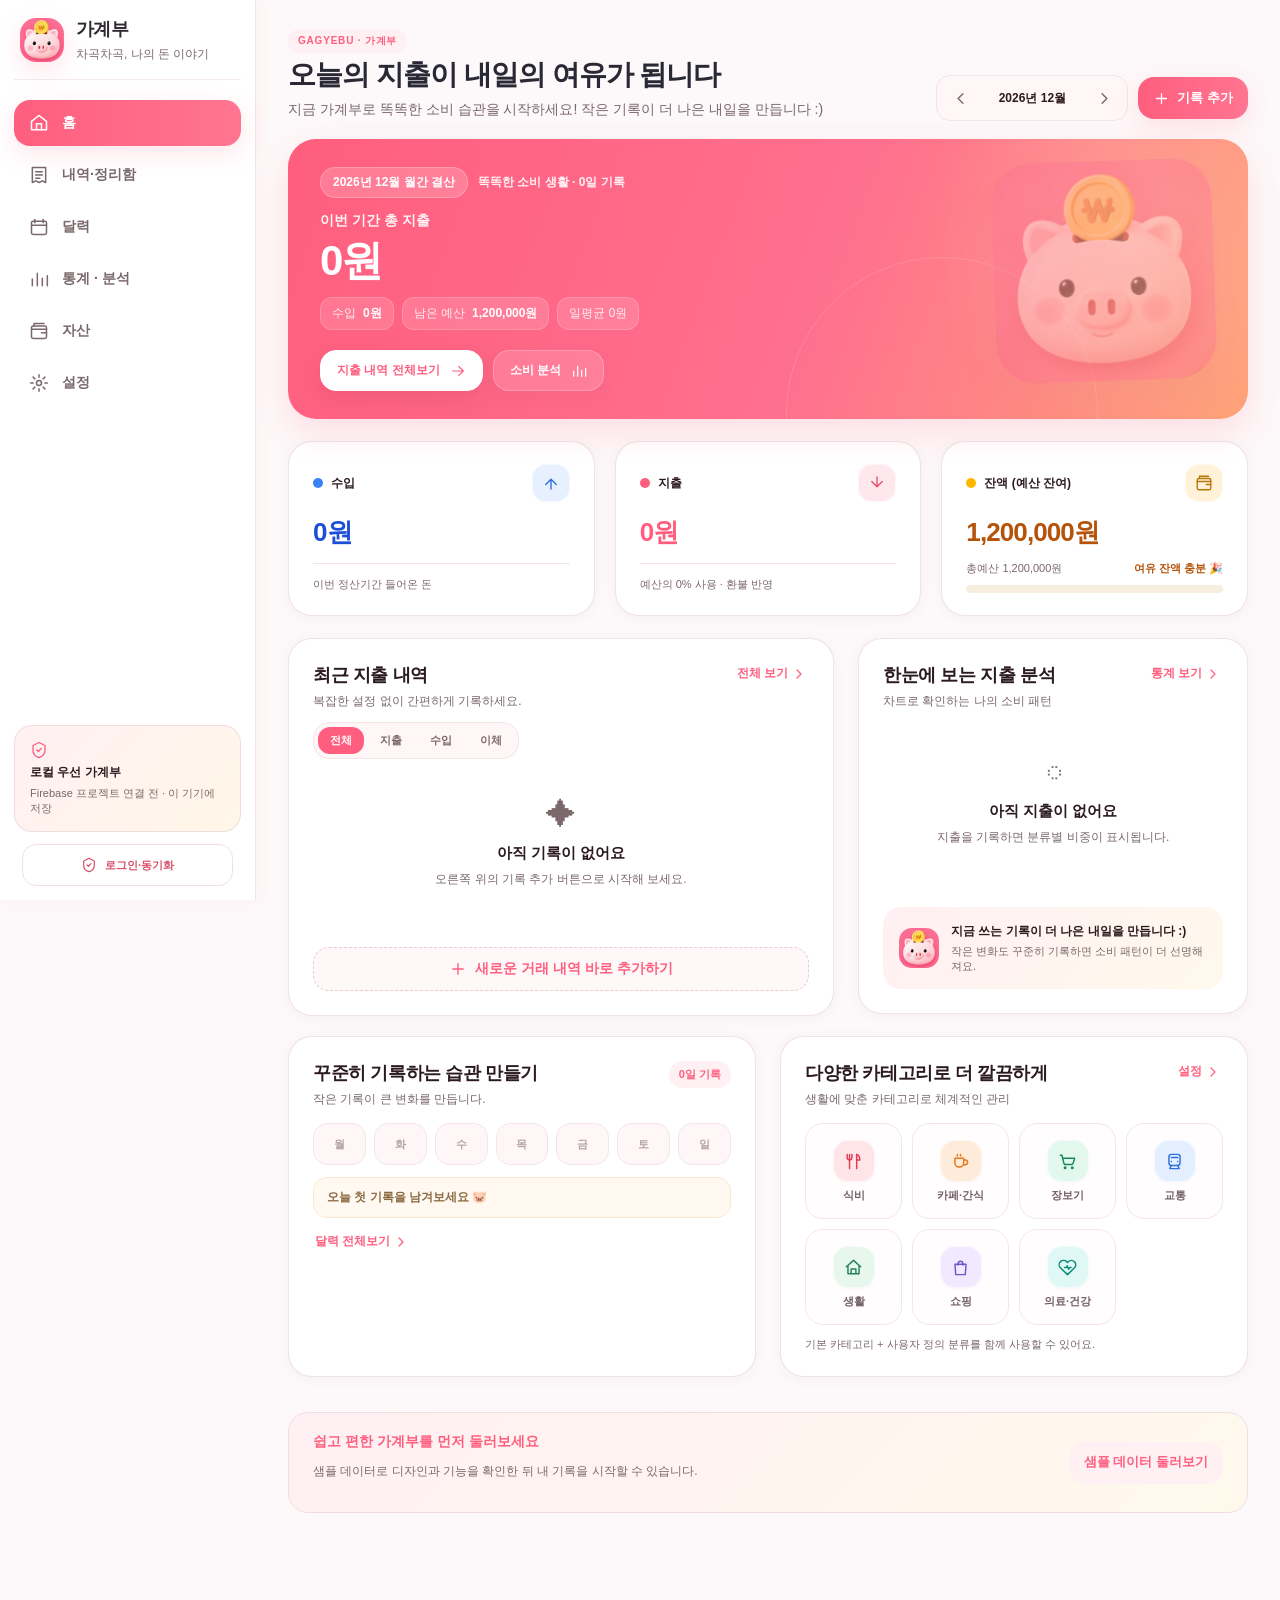
==== app/src/main/assets/web/index.html @ 2e558f3c "20261031_app_src_main_assets_web" ====
<!doctype html>
<html lang="ko">
<head>
<meta charset="utf-8"/>
<meta name="viewport" content="width=device-width,initial-scale=1,viewport-fit=cover"/>
<meta name="theme-color" content="#217d71"/>
<meta name="description" content="차곡차곡 쓰고 정리하는 무료 가계부. 지출·수입·자산·예산을 로컬에서 관리하고 JSON으로 백업하세요."/>
<meta name="mobile-web-app-capable" content="yes"/>
<meta name="apple-mobile-web-app-capable" content="yes"/>
<meta name="apple-mobile-web-app-status-bar-style" content="default"/>
<title>가계부 · 돈의 흐름을 한눈에</title>
<link rel="manifest" href="./manifest.webmanifest"/>
<link rel="icon" type="image/svg+xml" href="./icons/icon.svg"/>
<link rel="stylesheet" href="./src/styles.css"/>
</head>
<body>
<div class="app-layout">
<aside class="sidebar" aria-label="주 메뉴">
 <a class="brand" href="./index.html" data-tab="home" aria-label="가계부 홈"><span class="brand-symbol"><img src="./icons/icon.png" alt="" /></span><span><span class="brand-title">가계부</span><div class="brand-sub" id="brandSub">나만의 소비 기록</div></span></a>
 <div class="sidebar-label">MY MONEY</div>
 <nav class="desktop-nav" id="desktopNav" aria-label="PC 메뉴"></nav>
 <div class="sidebar-bottom" id="sideBottom"></div>
</aside>
<div style="display:flex;flex-direction:column;min-width:0;flex:1">
<header class="mobile-header"><a class="mobile-brand" href="./index.html" data-tab="home" aria-label="가계부 홈"><span class="brand-symbol"><img src="./icons/icon.png" alt="" /></span>가계부<span class="mobile-sub">/ <span id="mobileTitle">홈</span></span></a><button type="button" class="mobile-settings" data-tab="settings" aria-label="설정 열기"><svg viewBox="0 0 24 24" aria-hidden="true"><circle cx="12" cy="12" r="3"/><path d="M12 2v3m0 14v3M2 12h3m14 0h3M4.93 4.93l2.12 2.12m9.9 9.9 2.12 2.12M4.93 19.07l2.12-2.12m9.9-9.9 2.12-2.12"/></svg><span>설정</span></button></header>
<main class="main-content" id="page" aria-live="polite"><p>가계부 불러오는 중...</p></main>
</div>
</div>
<nav class="mobile-nav" id="mobileNav" aria-label="모바일 메뉴"></nav>
<div id="modalHost"></div><div id="toast" class="toast" role="status" aria-live="polite"></div>
<input id="csvInput" type="file" accept=".csv,text/csv,text/plain" hidden/>
<input id="jsonInput" type="file" accept=".json,application/json" hidden/>
<script type="module" src="./src/app.js"></script>
</body>
</html>
---- app/src/main/assets/web/src/styles.css ----
:root{font-family:system-ui,-apple-system,BlinkMacSystemFont,"Apple SD Gothic Neo","Noto Sans KR","Malgun Gothic",sans-serif;color-scheme:light;--bg:#f5f7f5;--surface:#fff;--surface2:#f7faf8;--text:#1b2b29;--muted:#7e8a86;--border:#e7eeeb;--primary:#217d71;--primary2:#2f9c89;--primary-soft:#e6f4ef;--strong:#123c36;--shadow:0 6px 24px rgba(19,60,54,.045);--danger:#d56957;--green:#26977d;--purple:#7663b5;--radius:22px}

:root[data-theme="dark"]{color-scheme:dark;--bg:#121b19;--surface:#1b2926;--surface2:#22312d;--text:#eef7f4;--muted:#a4b9b2;--border:#36453f;--primary:#54b9a5;--primary2:#61bba5;--primary-soft:#24463c;--strong:#f1faf6;--shadow:0 9px 26px #0002;--danger:#e78b7c;--green:#65c6a6;--purple:#b8a4ef}

*{box-sizing:border-box}
html{scroll-behavior:smooth}
body{margin:0;min-height:100vh;background:var(--bg);color:var(--text);font-size:14px;-webkit-font-smoothing:antialiased}
button,input,textarea,select{font:inherit}
button{cursor:pointer}
button:disabled{cursor:not-allowed;opacity:.55}
button:focus-visible,a:focus-visible,input:focus-visible,select:focus-visible,textarea:focus-visible{outline:3px solid #74bbac;outline-offset:2px}
a{color:inherit;text-decoration:none}
strong{font-weight:760}
.ico{flex-shrink:0;vertical-align:middle}
small{font-size:12px}
.app-layout{display:flex;min-height:100vh}
.sidebar{position:sticky;top:0;left:0;width:254px;flex-shrink:0;height:100vh;background:var(--surface);padding:36px 15px 20px;border-right:1px solid var(--border);display:flex;flex-direction:column;z-index:10}
.brand{display:flex;align-items:center;gap:12px;padding:5px 15px 36px}
.brand-symbol{width:43px;height:43px;display:grid;place-items:center;border-radius:15px;background:transparent;overflow:hidden;box-shadow:0 6px 15px #217d7130}
.brand-symbol img{display:block;width:100%;height:100%}
.brand-title{font-size:21px;font-weight:830;letter-spacing:-1px}
.brand-sub{font-size:11px;color:var(--muted);margin-top:2px}
.sidebar-label{font-size:11px;letter-spacing:1.6px;color:var(--muted);font-weight:800;padding:0 18px 12px}
.desktop-nav{display:flex;flex-direction:column;gap:5px}
.nav-link{display:flex;align-items:center;gap:13px;text-align:left;border:0;background:transparent;color:var(--muted);border-radius:14px;padding:14px 16px;font-weight:670;min-height:49px;transition:.15s;white-space:nowrap}
.nav-link:hover{background:var(--surface2);color:var(--text)}
.nav-link.active{background:var(--primary-soft);color:var(--primary)}
.nav-link span{flex:1}
.nav-counter{display:inline-flex;justify-content:center;align-items:center;min-width:20px;padding:2px 6px;border-radius:8px;color:#fff;background:#d88b5a;font-size:11px}
.sidebar-bottom{margin-top:auto;padding:15px 7px}
.side-peek{padding:18px 15px;background:var(--surface2);border:1px solid var(--border);border-radius:16px;display:flex;flex-direction:column;gap:5px}
.side-peek-icon{color:var(--primary)}
.side-peek strong{font-size:12px}
.side-peek small{color:var(--muted);font-size:11px}
.mobile-header,.mobile-nav{display:none}
.main-content{flex:1;min-width:0;max-width:1420px;width:100%;margin:auto;padding:49px clamp(24px,4vw,68px) 86px}
.page-head{display:flex;align-items:center;justify-content:space-between;gap:24px;margin-bottom:27px;flex-wrap:wrap}
.page-head h1{font-size:29px;line-height:1.3;font-weight:830;margin:3px 0 8px;letter-spacing:-1.5px}
.eyebrow{color:var(--primary);font-weight:790;font-size:10px;letter-spacing:2px;margin:0;text-transform:uppercase}
.subtitle{margin:0;color:var(--muted);font-size:13px;line-height:1.55}
.head-right{display:flex;align-items:center;gap:12px;flex-wrap:wrap}
.btn{border:0;display:inline-flex;justify-content:center;align-items:center;gap:7px;padding:12px 17px;border-radius:11px;font-weight:760;min-height:43px;line-height:1.3;transition:filter .14s,transform .14s;background:var(--primary);color:white;white-space:nowrap}
.btn:hover,.icon-btn:hover{filter:brightness(.95);transform:translateY(-1px)}
.btn-primary{background:var(--primary);color:white}
.btn-secondary,.btn-light{background:var(--primary-soft);color:var(--primary)}
.btn-light{background:white;color:#176b5f}
.btn-ghost{background:var(--surface2);color:var(--text);border:1px solid var(--border)}
.btn-small{min-height:36px;padding:8px 12px;font-size:12px}
.btn-danger-outline{background:transparent;color:var(--danger);border:1px solid var(--danger)}
.period-nav{display:inline-flex;align-items:center;justify-content:center;gap:4px;padding:5px 6px;border:1px solid var(--border);border-radius:13px;background:var(--surface);min-height:44px}
.period-nav span{font-weight:710;font-size:12px;min-width:80px;text-align:center;line-height:1.2}
.icon-btn{display:inline-grid;place-items:center;width:36px;height:36px;border:0;background:transparent;color:var(--muted);border-radius:10px}
.icon-btn.small{width:30px;height:30px}
.hero-panel{height:238px;position:relative;overflow:hidden;display:flex;align-items:center;padding:33px 39px;background:linear-gradient(110deg,#17675d 0%,#239081 62%,#37a38c 100%);border-radius:var(--radius);color:#fff;box-shadow:0 16px 32px #217d7124}
.hero-content{position:relative;z-index:2}
.eyebrow.light{color:#c7efdf;letter-spacing:.7px;font-size:13px;font-weight:650}
.hero-total{font-size:43px;font-weight:850;letter-spacing:-2px;margin:6px 0 5px}
.hero-content p{color:#c9ede4;margin:0;font-size:12px}
.hero-content p strong{color:#fff;font-weight:700}
.hero-action{background:rgba(255,255,255,.15);border:1px solid #fff6;color:white;border-radius:10px;padding:10px 12px;margin-top:23px;display:inline-flex;align-items:center;gap:10px;font-size:12px;font-weight:720}
.hero-decor{position:absolute;right:20px;top:0;height:100%;width:47%;pointer-events:none}
.hero-circle{border-radius:100%;position:absolute;border:1px solid rgba(255,255,255,.24)}
.hero-circle.c1{width:320px;height:320px;right:0;top:-170px;background:#ffffff0d}
.hero-circle.c2{width:190px;height:190px;right:140px;bottom:-100px;background:#ffffff07}
.hero-curve{position:absolute;right:0;bottom:20px;width:220px}
.summary-grid{display:grid;grid-template-columns:repeat(3,minmax(0,1fr));gap:16px;margin:20px 0 25px}
.metric-card{border:1px solid var(--border);border-radius:18px;background:var(--surface);padding:22px;box-shadow:var(--shadow);min-width:0}
.metric-icon{width:34px;height:34px;display:grid;place-items:center;border-radius:11px;margin-bottom:14px}
.metric-icon.positive{background:#e7f7ef;color:#23775a}
.metric-icon.negative{background:#fff0e8;color:#c67658}
.metric-icon.violet{background:#f1edfc;color:#8772c7}
.metric-label{font-size:13px;color:var(--muted);font-weight:670}
.metric-value{font-size:23px;font-weight:850;letter-spacing:-.9px;margin-top:7px;word-break:break-word}
.metric-value.negative{color:var(--danger)}
.metric-card p{margin:9px 0 0;color:var(--muted);font-size:11px}
.mini-progress{background:var(--border);height:6px;margin-top:16px;border-radius:10px;overflow:hidden}
.mini-progress i{display:block;background:#51b6a1;height:100%;border-radius:10px}
.attention-card{display:flex;align-items:center;gap:17px;background:#fff8ed;border:1px solid #fae7cc;padding:19px 23px;border-radius:17px;margin-bottom:26px;color:#594a39}
.attention-icon{color:#c18a3d;background:#ffefca;border-radius:14px;padding:13px}
.attention-card div:nth-child(2){flex:1}
.attention-card h3{margin:0 0 5px;font-size:14px}
.attention-card p{margin:0;font-size:12px;color:#987f5c}
.home-columns,.analytics-grid,.calendar-layout{display:grid;grid-template-columns:minmax(0,1.25fr) minmax(0,1fr);gap:20px;align-items:start}
.panel{min-width:0;border:1px solid var(--border);background:var(--surface);border-radius:19px;padding:24px 23px;box-shadow:var(--shadow);margin-bottom:20px}
.panel.no-gap{padding:0;overflow:hidden}
.section-heading{display:flex;align-items:flex-start;justify-content:space-between;gap:14px;margin-bottom:18px}
.section-heading h2{font-size:16px;letter-spacing:-.4px;margin:0 0 6px;font-weight:800}
.section-heading p{margin:0;color:var(--muted);font-size:12px}
.text-btn{border:0;color:var(--primary);background:transparent;display:inline-flex;align-items:center;gap:3px;white-space:nowrap;font-size:12px;font-weight:720;padding:2px}
.transaction-list{display:flex;flex-direction:column}
.transaction-row{display:flex;align-items:center;gap:13px;padding:13px 0;border-bottom:1px solid var(--border);min-width:0}
.transaction-row:first-child{padding-top:4px}
.transaction-row:last-child{border-bottom:0}
.transaction-icon{width:40px;height:40px;background:var(--icon-bg,#eee);border-radius:13px;display:grid;place-items:center;flex-shrink:0;font-size:18px;color:#287365}
.transaction-info{flex:1;min-width:0}
.transaction-name{display:flex;align-items:center;flex-wrap:wrap;gap:6px;font-weight:740;font-size:13px;line-height:1.4;overflow-wrap:anywhere}
.transaction-info p{margin:6px 0 0;font-size:11px;color:var(--muted);overflow-wrap:anywhere}
.transaction-tail{text-align:right;min-width:fit-content}
.transaction-amount{font-weight:790;font-size:13px;font-variant-numeric:tabular-nums;white-space:nowrap}
.transaction-amount.negative{color:#cf745b}
.transaction-amount.positive{color:#159a7a}
.transaction-amount.neutral{color:var(--muted)}
.row-actions{display:flex;justify-content:flex-end;margin-top:5px;gap:3px}
.row-actions button{width:27px;height:27px;border:0;background:transparent;color:var(--muted);display:grid;place-items:center;border-radius:7px}
.row-actions button:hover{background:var(--surface2);color:var(--text)}
.pending-confirm{flex:0 0 calc(100% - 54px);margin:2px 0 3px 54px;display:flex;align-items:center;justify-content:flex-end;gap:12px}
.pending-confirm span{color:var(--muted);font-size:11px;line-height:1.4}
.pending-confirm .confirm-ledger-btn{min-width:142px;min-height:42px;border:0;border-radius:13px;padding:9px 15px;background:linear-gradient(135deg,#ff5e7e,#ff7f96);color:#fff;display:inline-flex;align-items:center;justify-content:center;gap:7px;font-size:13px;font-weight:850;white-space:nowrap;box-shadow:0 8px 18px rgba(255,94,126,.22)}
.pending-confirm .confirm-ledger-btn:hover{filter:brightness(.97);transform:translateY(-1px)}
.review-guide{margin:0 15px 4px;padding:13px 14px;display:flex;align-items:flex-start;gap:10px;border:1px solid #f2d8b0;border-radius:14px;background:#fff9eb;color:#8c6221}
.review-guide>svg{flex:0 0 auto;margin-top:1px}
.review-guide>div{display:flex;flex-direction:column;gap:3px}
.review-guide strong{font-size:12px}
.review-guide span{font-size:11px;line-height:1.5;color:#806b4c}
.pill{font-size:10px;font-weight:700;color:var(--muted);background:var(--surface2);border-radius:5px;padding:3px 6px}
.pill.warning{background:#fff1d9;color:#a4762d}
.pill.danger{background:#ffe8e8;color:#bb5353}
.donut-section{display:flex;align-items:center;justify-content:center;gap:18px;margin:24px auto;flex-wrap:wrap}
.donut{width:175px;height:175px;border-radius:50%;display:grid;place-items:center;flex-shrink:0}
.donut-center{background:var(--surface);width:120px;height:120px;border-radius:50%;display:flex;flex-direction:column;align-items:center;justify-content:center;text-align:center}
.donut-center span{color:var(--muted);font-size:11px}
.donut-center strong{font-size:14px;letter-spacing:-.4px;margin-top:6px}
.donut-legend{min-width:145px;flex:1;max-width:260px}
.donut-legend>div{display:flex;align-items:center;gap:7px;padding:6px 0;font-size:11px}
.donut-legend span:nth-child(2){flex:1;color:var(--muted)}
.donut-legend strong{font-variant-numeric:tabular-nums;white-space:nowrap;font-size:11px}
.legend-dot{height:8px;width:8px;border-radius:3px;flex-shrink:0}
.quick-card{border:1px dashed var(--border);background:var(--surface2);display:flex;gap:12px;align-items:center;border-radius:12px;padding:13px}
.quick-card>span{color:var(--primary)}
.quick-card strong{font-size:12px}
.quick-card p{font-size:11px;color:var(--muted);margin:4px 0 0}
.empty{padding:31px 13px;text-align:center;color:var(--muted)}
.empty-icon{font-size:30px;display:block;margin-bottom:12px}
.empty h3{color:var(--text);font-size:15px;margin:0 0 7px}
.empty p{font-size:12px;margin:0 0 17px;line-height:1.6}
.starter-banner{margin-top:15px;background:var(--primary-soft);display:flex;align-items:center;justify-content:space-between;gap:18px;padding:20px 24px;border-radius:15px}
.starter-banner strong{color:var(--primary)}
.starter-banner p{color:var(--muted);font-size:12px}
.tabs{display:flex;gap:6px;margin-bottom:18px;overflow-x:auto}
.tab{padding:11px 18px;border:1px solid transparent;color:var(--muted);font-weight:710;border-radius:12px;background:transparent;white-space:nowrap}
.tab.active{background:var(--surface);border-color:var(--border);color:var(--primary);box-shadow:var(--shadow)}
.count-chip{background:#fce5d0;color:#bb7a3b;border-radius:9px;padding:1px 6px;font-size:11px}
.filterbar{display:flex;gap:13px;align-items:center;padding:18px 21px;border-bottom:1px solid var(--border);flex-wrap:wrap}
.search-field{display:flex;align-items:center;gap:9px;padding:0 12px;background:var(--surface2);border:1px solid var(--border);border-radius:11px;flex:1;min-width:220px;min-height:42px;color:var(--muted)}
.search-field input{flex:1;background:transparent;border:0;min-width:0;outline:0;color:var(--text);font-size:12px}
.filter-selects{display:flex;gap:7px;flex-wrap:wrap}
.filter-selects select{max-width:170px;min-height:39px;background:var(--surface);border:1px solid var(--border);border-radius:9px;color:var(--text);padding:6px 8px;font-size:12px}
.list-head{display:flex;align-items:center;justify-content:space-between;gap:10px;padding:13px 22px;color:var(--muted);font-size:12px}
.list-head strong{color:var(--primary)}
.list-head>div{display:flex;gap:7px}
.transaction-list.full{padding:0 22px 14px}
.transaction-list.full .transaction-row{padding:16px 0}
.centered{text-align:center;padding:20px}
.calendar-layout{grid-template-columns:minmax(0,1.3fr) minmax(0,1fr)}
.calendar-panel{padding:19px}
.calendar-weekdays,.calendar-grid{display:grid;grid-template-columns:repeat(7,minmax(0,1fr));gap:5px}
.calendar-weekdays{margin-bottom:10px}
.calendar-weekdays span{font-weight:700;font-size:11px;color:var(--muted);text-align:center;padding:8px 0}
.day-cell{background:var(--surface2);min-height:92px;padding:12px 8px;border:1px solid transparent;border-radius:10px;display:flex;flex-direction:column;text-align:left;gap:5px;color:var(--text);font-size:12px;font-weight:770;overflow:hidden}
.day-cell.muted{background:transparent;pointer-events:none}
.day-cell.today{border-color:#65b2a0}
.day-cell.selected{background:var(--primary-soft);border-color:var(--primary)}
.day-cell small{font-size:10px;white-space:nowrap;overflow:hidden;text-overflow:ellipsis;max-width:100%;font-weight:700}
.day-expense{color:#d77a62}
.day-income{color:#238e75}
.calendar-note{margin-top:18px;display:flex;gap:9px;align-items:center;color:var(--muted);font-size:11px;line-height:1.4}
.analytic{margin-top:0}
.bar-chart{display:flex;align-items:end;justify-content:space-around;gap:12px;min-height:242px;padding-top:12px}
.bar-item{flex:1;min-width:0;display:flex;flex-direction:column;gap:9px;align-items:center;justify-content:end;height:228px}
.bar-item strong{font-size:10px;color:var(--muted);font-variant-numeric:tabular-nums}
.bar-track{height:164px;width:min(42px,95%);display:flex;align-items:end;background:var(--surface2);border-radius:8px;overflow:hidden}
.bar-fill{width:100%;background:linear-gradient(#52bba5,#2d8578);border-radius:8px 8px 0 0}
.bar-item small{font-weight:720;color:var(--muted)}
.category-meter{display:grid;grid-template-columns:1fr 155px;align-items:center;gap:10px;margin:21px 0}
.category-name{display:flex;align-items:center;gap:10px}
.category-emoji{font-size:20px}
.category-name strong{display:block;font-size:13px}
.category-name small{display:block;color:var(--muted);margin-top:4px}
.category-amount{display:flex;align-items:center;gap:3px;justify-content:flex-end}
.category-amount strong{font-size:13px}
.category-bar{height:6px;background:var(--surface2);border-radius:10px;grid-column:1/-1;overflow:hidden}
.category-bar i{display:block;height:100%;border-radius:10px}
.asset-hero{background:linear-gradient(110deg,#213d3a,#35796d);border-radius:19px;color:#fff;padding:34px;display:flex;align-items:center;justify-content:space-between;gap:20px;margin-bottom:25px;flex-wrap:wrap}
.asset-hero span{font-size:12px;color:#b1d7cc;font-weight:700}
.asset-hero h2{font-size:36px;margin:9px 0;letter-spacing:-1px}
.asset-hero small{color:#d3e4df}
.account-section{margin-bottom:22px}
.account-grid{display:grid;grid-template-columns:repeat(auto-fit,minmax(220px,1fr));gap:16px}
.account-card{background:var(--surface);border:1px solid var(--border);border-radius:18px;padding:22px;min-width:0;box-shadow:var(--shadow)}
.account-top{display:flex;justify-content:space-between;align-items:flex-start;margin-bottom:18px}
.account-symbol{width:48px;height:48px;border-radius:14px;display:grid;place-items:center;background:#e9f2f1;font-size:21px}
.account-symbol.card{background:#f4ecfc}
.account-symbol.cash{background:#e6f5e9}
.account-name{display:flex;align-items:center;gap:7px;margin-bottom:10px;font-size:12px;color:var(--muted)}
.account-balance{font-size:24px;letter-spacing:-.8px}
.account-card p{font-size:11px;color:var(--muted);margin-top:12px;line-height:1.6}
.info-strip{display:flex;align-items:center;gap:15px}
.info-strip>div{color:var(--primary)}
.info-strip p{flex:1;line-height:1.7;font-size:12px;color:var(--muted)}
.info-strip p strong{color:var(--text)}
.settings-grid{display:grid;grid-template-columns:repeat(2,minmax(0,1fr));gap:18px;align-items:start}
.settings-grid .panel{margin:0}
.native-capture-panel{grid-column:1/-1}
.native-permission-grid{display:grid;grid-template-columns:repeat(3,minmax(0,1fr));gap:10px;margin:4px 0 18px}
.native-permission-grid>div{display:flex;align-items:center;justify-content:space-between;gap:12px;padding:13px 14px;border:1px solid var(--border);border-radius:12px;background:var(--surface2);font-size:12px}
.native-status{display:inline-flex;align-items:center;justify-content:center;padding:4px 8px;border-radius:999px;font-size:10px;font-weight:760;white-space:nowrap}
.native-status.enabled{color:#176b5f;background:#dff3ec}
.native-status.disabled{color:#9b5949;background:#fae9e4}
.form-stacked{display:flex;flex-direction:column;gap:16px}
.form-stacked>label,.form-grid>label{display:flex;flex-direction:column;gap:8px;color:var(--text);font-size:12px;font-weight:680}
.form-stacked input:not([type=radio]),.form-stacked textarea,.form-stacked select,.form-grid input,.form-grid select{border:1px solid var(--border);padding:12px 13px;min-height:44px;border-radius:11px;background:var(--surface2);color:var(--text);width:100%;outline:none}
.form-stacked input:focus,.form-stacked textarea:focus,.form-stacked select:focus{border-color:var(--primary)}
.form-stacked textarea{resize:vertical;line-height:1.6}
.form-grid{display:grid;grid-template-columns:repeat(2,minmax(0,1fr));gap:13px}
.form-note,.import-help{line-height:1.65;color:var(--muted);font-size:12px;margin:0;background:var(--surface2);border-radius:11px;padding:13px}
.import-help p{margin:0}
.import-help ul{padding-left:20px}
.import-help code{font-size:11px}
.category-settings{max-height:385px;overflow:auto;display:flex;flex-direction:column}
.category-settings>div{display:flex;align-items:center;justify-content:space-between;border-bottom:1px solid var(--border);min-height:41px;font-size:12px}
.category-settings>div:last-child{border:0}
.category-settings small{color:var(--muted);margin-left:7px}
.settings-actions{display:grid;grid-template-columns:repeat(2,minmax(0,1fr));gap:9px}
.settings-actions .btn{font-size:12px;white-space:normal}
.notice-box{margin-top:20px;background:var(--surface2);padding:14px;border-radius:11px;display:flex;align-items:flex-start;gap:10px;color:var(--muted);font-size:11px;line-height:1.7}
.notice-box svg{color:#bb9255}
.data-stats{margin:22px 0;font-size:12px;color:var(--muted)}
.data-stats strong{color:var(--text)}
.text-danger{border:0;background:transparent;color:var(--danger);font-weight:750;font-size:12px;padding:8px 0}
.settings-about{line-height:1.7;font-size:12px;color:var(--muted)}
.settings-about strong{color:var(--text)}
.inline-link{display:inline-flex;align-items:center;gap:4px;color:var(--primary);font-weight:700;margin-top:15px}
.modal-open{overflow:hidden}
.modal-backdrop{z-index:110;position:fixed;inset:0;background:#0e201fcc;display:grid;place-items:center;padding:22px;overflow:auto}
.dialog{width:min(100%,570px);background:var(--surface);border-radius:23px;padding:23px 26px;box-shadow:0 30px 100px #0005;max-height:min(92vh,860px);overflow:auto;overscroll-behavior:contain}
.dialog-head{display:flex;justify-content:space-between;align-items:center;gap:15px;margin-bottom:21px}
.dialog-head h2{font-size:21px;letter-spacing:-.6px;margin:4px 0 0}
.dialog-content{min-width:0}
.type-selector{display:flex;gap:7px;flex-wrap:wrap}
.type-selector label{flex:1;min-width:72px}
.type-selector input{position:absolute;opacity:0;width:1px;height:1px}
.type-selector span{display:block;text-align:center;background:var(--surface2);border:1px solid var(--border);padding:10px 3px;border-radius:10px;font-weight:730;font-size:11px}
.type-selector input:checked+span{background:var(--primary-soft);border-color:var(--primary);color:var(--primary)}
.type-selector input:focus-visible+span{outline:3px solid #74bbac}
.amount-entry{display:flex;align-items:center;position:relative}
.amount-entry input{padding-right:32px!important;font-size:18px;font-weight:800;font-variant-numeric:tabular-nums}
.amount-entry>span{position:absolute;right:12px;color:var(--muted)}
.calc-result{font-weight:500;color:var(--muted);font-size:11px}
.calc-result.success{color:var(--primary)}
.muted-hint{color:var(--muted);font-weight:400}
.attached-image img{max-width:160px;max-height:100px;object-fit:contain;border-radius:9px;border:1px solid var(--border);display:block}
.attached-image button{margin-top:4px}
.dialog .form-actions{position:sticky;bottom:-1px;background:var(--surface);z-index:2;padding-bottom:7px}
.form-actions{display:flex;justify-content:flex-end;align-items:center;gap:9px;flex-wrap:wrap;border-top:1px solid var(--border);padding-top:19px;margin-top:5px}
.import-preview{max-height:315px;overflow:auto;margin:12px 0}
.preview-row{display:flex;justify-content:space-between;align-items:center;gap:15px;padding:11px 2px;border-bottom:1px solid var(--border);font-size:12px}
.preview-row strong{flex:1}
.preview-row span{font-size:11px;color:var(--muted)}
.toast{position:fixed;bottom:25px;right:28px;background:#23463f;color:#fff;border-radius:13px;padding:13px 19px;display:flex;align-items:center;gap:10px;font-size:12px;font-weight:700;box-shadow:0 12px 36px #0003;transform:translateY(120px);opacity:0;transition:transform .24s,opacity .24s;max-width:390px;line-height:1.5;z-index:150;pointer-events:none}
.toast.show{transform:translateY(0);opacity:1}
.toast.error{background:#9d463f}
.boot-error{max-width:650px;margin:20vh auto;background:var(--surface);border:1px solid var(--border);border-radius:19px;padding:42px;text-align:center}
.boot-error h1{font-size:22px}
.boot-error p{color:var(--muted)}

@media(max-width:1180px){.sidebar{width:210px}
.main-content{padding:34px 25px 75px}
.home-columns,.analytics-grid{grid-template-columns:1fr}
.calendar-layout{grid-template-columns:minmax(0,1.2fr) minmax(0,1fr)}
.settings-grid{grid-template-columns:1fr 1fr}
.donut-legend{max-width:390px}
}

@media(max-width:830px){.sidebar{display:none}
.mobile-header{display:flex;position:sticky;top:0;z-index:20;justify-content:space-between;align-items:center;background:var(--surface);border-bottom:1px solid var(--border);height:57px;padding:0 19px}
.mobile-header .mobile-brand{display:flex;align-items:center;gap:8px;font-size:15px;font-weight:780}
.mobile-header .brand-symbol{width:30px;height:30px;border-radius:11px;font-size:17px}
.mobile-header .mobile-sub{font-size:11px;font-weight:650;color:var(--muted)}
.mobile-settings{border:0;background:#fff0f3;color:#ed5d78;border-radius:12px;min-height:38px;padding:7px 10px;display:inline-flex;align-items:center;gap:5px;font-size:11px;font-weight:800}
.mobile-settings svg{width:20px;height:20px;fill:none;stroke:currentColor;stroke-width:1.8;stroke-linecap:round}
.mobile-settings.active{background:#ff5e7e;color:#fff}
.main-content{padding:25px 18px 105px;max-width:730px}
.mobile-nav{display:grid;grid-template-columns:repeat(5,1fr);position:fixed;z-index:30;bottom:0;left:0;right:0;padding:8px 5px;background:var(--surface);border-top:1px solid var(--border);box-shadow:0 -3px 15px #0001}
.mobile-nav .nav-link{padding:5px 1px;min-height:47px;display:flex;flex-direction:column;gap:3px;font-size:9px;font-weight:720;text-align:center}
.mobile-nav .nav-link svg{width:19px;height:19px}
.mobile-nav .nav-counter{position:absolute;margin-left:28px;margin-top:-4px;font-size:8px;min-width:13px;padding:1px 3px}
.mobile-nav .nav-link span{flex:unset}
.calendar-layout{grid-template-columns:1fr}
.toast{bottom:88px;right:12px;left:12px;max-width:none}
.page-head h1{font-size:25px}
.hero-panel{height:208px}
.hero-total{font-size:36px}
.settings-grid{grid-template-columns:1fr 1fr}
}

@media(max-width:560px){.page-head{align-items:flex-start;margin-bottom:19px;gap:12px}
.page-head h1{font-size:24px}
.subtitle{font-size:12px}
.head-right{width:100%;justify-content:space-between}
.head-right .btn{flex:1}
.period-nav{min-width:0;flex:1}
.period-nav span{min-width:0}
.hero-panel{height:196px;padding:25px 23px;border-radius:18px}
.hero-total{font-size:31px}
.hero-decor{opacity:.75}
.hero-content p{font-size:11px}
.hero-action{margin-top:19px}
.summary-grid{gap:9px;margin:12px 0 16px}
.metric-card{padding:14px 11px;border-radius:13px}
.metric-icon{width:28px;height:28px;border-radius:8px;margin-bottom:12px}
.metric-label{font-size:10px}
.metric-value{font-size:15px;letter-spacing:-.6px}
.metric-card p{font-size:9px;margin-top:8px;line-height:1.45}
.mini-progress{margin-top:8px}
.attention-card{padding:14px;gap:8px;flex-wrap:wrap}
.attention-icon{padding:8px}
.attention-card h3{font-size:12px}
.attention-card p{font-size:10px}
.attention-card .btn{margin-left:auto;min-height:32px;font-size:10px}
.panel{padding:19px 16px;border-radius:15px;margin-bottom:14px}
.section-heading h2{font-size:15px}
.home-columns,.analytics-grid{gap:0}
.donut{width:150px;height:150px}
.donut-center{width:106px;height:106px}
.donut-center strong{font-size:12px}
.transaction-row{gap:8px}
.transaction-icon{width:35px;height:35px;font-size:16px;border-radius:10px}
.transaction-name{font-size:12px}
.transaction-info p{font-size:10px}
.transaction-amount{font-size:11px}
.transaction-list.full{padding:0 15px 10px}
.transaction-list.full .transaction-row{padding:14px 0}
.pending-confirm{flex-basis:100%;margin-left:43px;align-items:stretch;flex-direction:column;gap:7px}
.pending-confirm span{text-align:left}
.pending-confirm .confirm-ledger-btn{width:100%;min-height:46px;font-size:14px}
.review-guide{margin:0 13px 5px}
.filterbar{padding:13px;gap:8px}
.filter-selects{width:100%}
.filter-selects select{flex:1;min-width:0;width:33%;font-size:11px}
.search-field{min-width:100%}
.list-head{padding:12px 15px}
.list-head .btn{padding:7px;font-size:10px}
.tabs{margin-bottom:12px}
.tab{font-size:12px;padding:9px 12px}
.day-cell{min-height:67px;padding:7px 4px;border-radius:8px;font-size:11px}
.calendar-grid{gap:3px}
.day-cell small{font-size:8px;letter-spacing:-.3px}
.calendar-panel{padding:11px}
.category-meter{grid-template-columns:1fr 95px}
.category-name strong{font-size:11px}
.category-amount strong{font-size:11px}
.asset-hero{padding:25px}
.asset-hero h2{font-size:30px}
.settings-grid{grid-template-columns:1fr;gap:14px}
.native-permission-grid{grid-template-columns:1fr}
.settings-actions{grid-template-columns:1fr 1fr}
.settings-actions .btn{font-size:10px;padding:8px}
.dialog{padding:19px 16px;border-radius:17px;max-height:90vh}
.modal-backdrop{padding:10px}
.form-grid{gap:9px}
.form-stacked{gap:12px}
.form-stacked>label{font-size:11px}
.form-stacked input:not([type=radio]),.form-stacked select,.form-stacked textarea{font-size:13px;min-height:42px;padding:10px}
.type-selector{gap:5px}
.type-selector label{min-width:55px}
.type-selector span{font-size:10px;padding:10px 2px}
.form-actions .btn{padding:11px 13px}
.starter-banner{align-items:stretch;flex-direction:column}
.info-strip{flex-wrap:wrap}
.info-strip .btn{margin-left:auto}
}

@media(prefers-reduced-motion:reduce){html{scroll-behavior:auto}
*,*::before,*::after{transition:none!important;animation:none!important}
}

/* Account, Firebase sync and Korean social sign-in */
.sidebar-account-btn{margin:12px 8px 0;width:calc(100% - 16px);border:1px solid var(--border);background:var(--surface2);color:var(--text);border-radius:11px;min-height:42px;display:flex;align-items:center;gap:8px;justify-content:center;font-weight:720;font-size:11px;cursor:pointer}

.account-panel{margin:0 0 18px}
.account-panel .section-heading{align-items:center}
.account-panel h2{font-size:17px}

.social-login-grid{display:grid;grid-template-columns:repeat(3,minmax(0,1fr));gap:10px;margin:14px 0}

.social-btn{border:1px solid var(--border);border-radius:11px;padding:12px 8px;min-height:48px;font-size:12px;font-weight:800;cursor:pointer;display:flex;gap:7px;align-items:center;justify-content:center}

.social-kakao{background:#fee500;color:#191919;border-color:#fee500}

.social-naver{background:#03c75a;color:#fff;border-color:#03c75a}

.social-google{background:#fff;color:#222;border-color:#ddd}

.social-btn:focus-visible,.sidebar-account-btn:focus-visible{outline:3px solid var(--primary);outline-offset:2px}

.social-btn:hover{filter:brightness(.97)}
.social-btn:disabled{cursor:not-allowed;opacity:.52;filter:grayscale(.35)}
.social-btn small{font-size:9px;font-weight:650}

.privacy-note{font-size:11px;line-height:1.75;color:var(--muted);margin:11px 0 0}

.cloud-indicator{display:inline-flex;font-size:11px;border-radius:99px;padding:5px 9px;font-weight:750;white-space:nowrap}

.cloud-indicator.ok{background:#e7f6ec;color:#247049}
.cloud-indicator.warn{background:#fff0d8;color:#925b0d}

.account-prompt{border:1px solid var(--border);background:var(--surface);border-radius:12px;padding:12px 16px;font-size:12px;display:flex;align-items:center;gap:8px;margin:0 0 15px;color:var(--muted);flex-wrap:wrap}

.account-prompt button{border:0;color:var(--primary);font-weight:800;background:transparent;cursor:pointer}

@media(max-width:700px){.social-login-grid{grid-template-columns:1fr}
.social-btn{min-height:44px}
.account-panel .section-heading{flex-wrap:wrap}
.account-panel .settings-actions{grid-template-columns:1fr}
}


.social-apple{background:#151515;color:#fff;border-color:#151515}

.conflict-card{border:1px solid var(--border);border-radius:12px;padding:12px;display:grid;gap:10px;min-width:0}
.conflict-card legend{padding:0 6px;font-size:11px;font-weight:800;color:var(--text);overflow-wrap:anywhere}
.conflict-card>label{display:flex;align-items:center;gap:8px;font-size:12px;color:var(--text);cursor:pointer}
.conflict-card details{border-top:1px solid var(--border);padding-top:9px}
.conflict-card summary{cursor:pointer;font-size:11px;color:var(--primary);font-weight:750}
.conflict-compare{display:grid;grid-template-columns:1fr 1fr;gap:8px;margin-top:9px;min-width:0}
.conflict-compare pre{white-space:pre-wrap;overflow-wrap:anywhere;max-height:190px;overflow:auto;background:var(--surface2);padding:9px;border-radius:8px;font-size:9px;line-height:1.55}

@media(max-width:700px){.conflict-compare{grid-template-columns:1fr}}

@media(min-width:701px){.social-login-grid{grid-template-columns:repeat(4,minmax(0,1fr))}
}



/* 2026-10-23 Household Budget App Redesign · pastel piggy-bank brand */
:root{
 --bg:#fff8f7;--surface:#fff;--surface2:#fff3f4;--text:#292935;--muted:#8f8992;
 --border:#f3e3e5;--primary:#ff637e;--primary2:#ff8b78;--primary-soft:#fff0f3;
 --strong:#312a31;--shadow:0 12px 34px rgba(122,68,82,.08);--danger:#ef6172;
 --green:#26a979;--purple:#8c72d7;--radius:26px;
}
:root[data-theme="dark"]{
 --bg:#21191d;--surface:#2b2227;--surface2:#35282f;--text:#fff6f7;--muted:#cbb7bd;
 --border:#4c3941;--primary:#ff8298;--primary2:#ffa18f;--primary-soft:#4a2b35;
 --strong:#fff9fa;--shadow:0 14px 38px #0004;--danger:#ff8b9a;--green:#66d3a8;--purple:#bca7ff;
}
body{background:
 radial-gradient(circle at 15% 5%,rgba(255,197,205,.24),transparent 28%),
 radial-gradient(circle at 88% 8%,rgba(255,222,182,.22),transparent 26%),
 var(--bg);}
.sidebar{background:rgba(255,255,255,.92);backdrop-filter:blur(18px);border-right:1px solid #f5e2e5;padding-top:28px}
.brand{padding-bottom:28px}
.brand-symbol{overflow:hidden;background:transparent;box-shadow:0 9px 24px rgba(255,99,126,.22);border-radius:16px}
.brand-symbol img{width:100%;height:100%;display:block}
.brand-title{font-weight:900;color:#2f2930}
.brand-sub{color:#a18a92}
.sidebar-label{color:#c4a7ae}
.nav-link{border-radius:16px;padding:13px 15px}
.nav-link:hover{background:#fff5f6;color:#4a3840}
.nav-link.active{background:linear-gradient(135deg,#fff0f3,#fff7f0);color:#ec5872;box-shadow:inset 0 0 0 1px #ffe0e6}
.nav-counter{background:#ff7d83}
.side-peek{background:linear-gradient(145deg,#fff7f8,#fffaf4);border-color:#f7e1e5}
.sidebar-account-btn{border-color:#f1dfe3;background:#fff;color:#d94e68}
.main-content{max-width:1460px}
.page-head h1{font-weight:900;color:#292935;letter-spacing:-1.8px}
.eyebrow{color:#ff637e}
.btn-primary,.btn{background:linear-gradient(135deg,#ff637e,#ff8b78);box-shadow:0 8px 20px rgba(255,99,126,.20)}
.btn-secondary{background:#fff0f3;color:#e85570;box-shadow:none}
.btn-ghost{background:#fff;border-color:#f0e0e3}
.period-nav{border-color:#f0e0e3;box-shadow:0 6px 18px rgba(122,68,82,.05)}
.hero-panel{
 min-height:278px;height:auto;padding:38px 42px;background:
 radial-gradient(circle at 82% 24%,rgba(255,255,255,.9),rgba(255,255,255,.28) 26%,transparent 27%),
 linear-gradient(120deg,#fff1f4 0%,#fff7f2 46%,#ffe6df 100%);
 color:#2e2930;border:1px solid #f6d9df;box-shadow:0 18px 45px rgba(169,83,101,.11);
}
.eyebrow.light{color:#ee6079;font-weight:850;letter-spacing:.4px}
.hero-total{font-size:48px;color:#2b2930}
.hero-content p{color:#8b7b81;font-size:13px}
.hero-content p strong{color:#463940}
.hero-dot{display:inline-block;margin:0 8px;color:#e5a8b3}
.hero-actions{display:flex;gap:10px;flex-wrap:wrap;margin-top:24px}
.hero-action{margin-top:0;background:#fff;border:1px solid #f5d5db;color:#dd5a71;box-shadow:0 6px 16px rgba(122,68,82,.06)}
.hero-action.primary{background:linear-gradient(135deg,#ff637e,#ff8b78);color:white;border-color:transparent;box-shadow:0 9px 22px rgba(255,99,126,.20)}
.hero-mascot{position:absolute;right:40px;top:18px;width:280px;height:240px;display:grid;place-items:center}
.hero-mascot img{width:190px;height:190px;filter:drop-shadow(0 18px 24px rgba(173,83,101,.16))}
.hero-coin{position:absolute;right:18px;top:7px;width:58px;height:58px;border-radius:50%;display:grid;place-items:center;background:linear-gradient(145deg,#ffd95d,#f2aa1c);border:6px solid #ffc846;color:#9b6000;font-weight:900;font-size:22px;transform:rotate(8deg);box-shadow:0 10px 18px rgba(183,121,16,.18)}
.hero-bubble{position:absolute;right:12px;bottom:12px;background:#fff;border:1px solid #f3dce0;border-radius:18px;padding:10px 14px;color:#7f6870;font-weight:780;font-size:11px;box-shadow:0 8px 20px rgba(122,68,82,.08)}
.hero-decor{display:none}
.summary-grid{gap:18px}
.metric-card{display:flex;align-items:center;gap:16px;padding:21px 22px;border:0;box-shadow:0 12px 28px rgba(91,63,72,.06)}
.metric-card.income{background:linear-gradient(145deg,#eff9ff,#f8fcff)}
.metric-card.expense{background:linear-gradient(145deg,#fff0f2,#fff8f8)}
.metric-card.budget{background:linear-gradient(145deg,#f3f0ff,#faf9ff)}
.metric-icon{margin:0;width:46px;height:46px;border-radius:15px}
.metric-icon.positive{background:#dff3ff;color:#2786bb}
.metric-icon.negative{background:#ffe1e6;color:#e65f75}
.metric-icon.violet{background:#ebe4ff;color:#8062ce}
.metric-label{font-size:12px}
.metric-value{font-size:24px;margin-top:4px}
.metric-card p{margin-top:5px}
.mini-progress{height:7px;background:#e6def7}
.mini-progress i{background:linear-gradient(90deg,#9a7ce0,#c8a9ee)}
.panel{border:1px solid #f2e4e6;border-radius:22px;box-shadow:0 12px 32px rgba(96,63,72,.055)}
.section-kicker{display:inline-flex;font-size:9px;letter-spacing:1.5px;color:#f1768a;font-weight:900;margin-bottom:5px}
.transaction-icon{border-radius:14px}
.transaction-row{border-color:#f2e7e9}
.transaction-amount.negative{color:#ed6175}
.transaction-amount.positive{color:#28a27c}
.donut-center{box-shadow:0 4px 18px rgba(122,68,82,.06)}
.quick-card.mascot-tip{border:0;background:linear-gradient(135deg,#fff1f4,#fff8ef);padding:15px 16px}
.quick-card.mascot-tip>span{font-size:28px}
.quick-card.mascot-tip>img{width:40px;height:40px;object-fit:cover;border-radius:13px;flex:0 0 auto}
.attention-card{background:linear-gradient(135deg,#fff9e8,#fff5ef);border-color:#f8dfc7}
.starter-banner{background:linear-gradient(135deg,#fff0f3,#fff8ed)}
.mobile-header{background:rgba(255,255,255,.92);backdrop-filter:blur(18px);border-bottom-color:#f2e1e4}
.mobile-nav{background:rgba(255,255,255,.96);backdrop-filter:blur(18px);border-top-color:#f2e1e4;box-shadow:0 -8px 28px rgba(104,67,78,.08)}
.mobile-nav .nav-link.active{background:transparent;box-shadow:none;color:#f15c76}
.mobile-nav .nav-link.active svg{background:#ffeef2;border-radius:12px;padding:5px;width:30px;height:30px}
.account-prompt{border-color:#f1dfe3;background:#fffafa}
.form-stacked input:focus,.form-stacked textarea:focus,.form-stacked select:focus{border-color:#ff8298;box-shadow:0 0 0 3px rgba(255,99,126,.10)}
.toast{background:#544048}
@media(max-width:830px){
 .brand-symbol img{width:100%;height:100%}
 .hero-panel{min-height:245px;padding:30px 25px}
 .hero-mascot{right:15px;width:210px;height:210px;opacity:.92}
 .hero-mascot img{width:150px;height:150px}
 .hero-bubble{display:none}
 .hero-coin{width:48px;height:48px;font-size:18px;right:8px}
 .hero-content{max-width:62%}
}
@media(max-width:560px){
 .main-content{padding-top:20px}
 .page-head h1{font-size:25px}
 .hero-panel{min-height:226px;padding:25px 20px;border-radius:22px}
 .hero-total{font-size:32px;letter-spacing:-1.4px}
 .hero-content{max-width:68%}
 .hero-content p{font-size:10px;line-height:1.6}
 .hero-actions{gap:7px;margin-top:17px}
 .hero-action{padding:9px 10px;font-size:10px}
 .hero-mascot{right:-4px;top:17px;width:155px;height:175px}
 .hero-mascot img{width:125px;height:125px}
 .hero-coin{right:0;top:0;width:42px;height:42px;border-width:4px;font-size:16px}
 .summary-grid{grid-template-columns:1fr;gap:9px}
 .metric-card{padding:14px 15px;border-radius:16px}
 .metric-icon{width:38px;height:38px}
 .metric-value{font-size:18px}
 .metric-card p{font-size:10px}
}


/* STITCH-MCP-HOUSEHOLD-BUDGET-20261023 */
:root{
  --bg:#FDF8F9;
  --surface:#FFFFFF;
  --surface2:#FFF6F7;
  --text:#2B1A1E;
  --muted:#7A686B;
  --border:#E8D5D8;
  --primary:#FF5E7E;
  --primary2:#FF7591;
  --primary-soft:#FFF0F3;
  --strong:#2B1A1E;
  --shadow:0 2px 16px rgba(0,0,0,.04);
  --danger:#FF4D71;
  --green:#10B981;
  --purple:#8B5CF6;
  --radius:28px;
}
:root[data-theme="dark"]{
  --bg:#21171b;--surface:#2d2025;--surface2:#38272d;--text:#fff7f8;--muted:#d2b9c0;
  --border:#543941;--primary:#ff7893;--primary2:#ff9b87;--primary-soft:#4a2933;--strong:#fff;
  --danger:#ff8298;--green:#56d4a2;--purple:#b6a1ff;
}
body{font-family:'Manrope',-apple-system,BlinkMacSystemFont,'Apple SD Gothic Neo','Noto Sans KR',sans-serif;background:var(--bg)}
h1,h2,h3,.brand-title,.hero-total,.metric-value,.transaction-name,.transaction-amount{font-family:'Epilogue','Manrope',sans-serif}
.sidebar{width:256px;padding:0 14px 14px;background:rgba(255,255,255,.97);border-right:1px solid rgba(232,213,216,.65);box-shadow:1px 0 16px rgba(255,94,126,.06)}
.brand{height:80px;padding:0 6px;gap:12px;border-bottom:1px solid rgba(243,228,230,.8)}
.brand-symbol{width:44px;height:44px;border-radius:16px;overflow:hidden;background:none;box-shadow:0 8px 24px rgba(255,94,126,.16)}
.brand-symbol img{width:100%;height:100%;object-fit:cover;display:block;transform:scale(1.02)}
.brand-title{font-size:18px;font-weight:800;letter-spacing:-.03em}
.brand-sub{font-size:12px;margin-top:5px;color:var(--muted)}
.sidebar-label{display:none}
.desktop-nav{gap:6px;margin-top:20px}
.nav-link{min-height:46px;padding:11px 15px;border-radius:16px;font-size:14px;font-weight:700;color:var(--muted)}
.nav-link:hover{background:#FFF6F7;color:var(--primary)}
.nav-link.active{background:linear-gradient(90deg,#FF5E7E,#FF7591);color:#fff;box-shadow:0 8px 24px rgba(255,94,126,.16)}
.nav-link.active svg{color:#fff}
.nav-counter{background:#fff;color:var(--primary)}
.sidebar-bottom{padding:8px 0 0}
.side-peek{background:linear-gradient(135deg,#FFF0F3,#FFF7E7);border:1px solid rgba(232,213,216,.7);border-radius:18px;padding:15px}
.sidebar-account-btn{border-color:#F1DFE3;background:#fff;color:#D94E68;border-radius:14px}
.main-content{max-width:1360px;padding:28px 32px 96px}
.page-head{margin-bottom:18px;align-items:flex-end}
.page-head h1{font-size:28px;font-weight:900;letter-spacing:-.035em;margin:4px 0 6px}
.eyebrow{display:inline-flex;background:#FFF0F3;padding:5px 10px;border-radius:999px;color:#FF5E7E;letter-spacing:.08em;font-size:10px}
.subtitle{font-size:14px;color:var(--muted)}
.period-nav{background:#FFF6F7;border-color:#F3E4E6;border-radius:14px}
.btn{border-radius:16px;background:linear-gradient(90deg,#FF5E7E,#FF7591);box-shadow:0 8px 24px rgba(255,94,126,.14)}
.btn-secondary,.btn-light{background:#FFF0F3;color:#FF5E7E;box-shadow:none}
.stitch-hero{min-height:260px;height:auto;border-radius:28px;padding:28px 32px;margin-bottom:22px;background:linear-gradient(110deg,#FF5E7E 0%,#FF6F8F 55%,#FFA278 100%);border:0;box-shadow:0 14px 34px rgba(255,94,126,.16);color:#fff}
.stitch-hero .hero-content{max-width:72%}
.hero-pills{display:flex;align-items:center;gap:10px;flex-wrap:wrap;margin-bottom:14px}
.hero-pills span{padding:6px 12px;border-radius:999px;background:rgba(255,255,255,.18);border:1px solid rgba(255,255,255,.24);font-size:12px;font-weight:800}
.hero-pills em{font-style:normal;font-size:12px;font-weight:650;color:rgba(255,255,255,.9)}
.hero-expense-label{font-size:14px;font-weight:750;color:rgba(255,255,255,.92)}
.stitch-hero .hero-total{font-size:42px;line-height:1.12;margin:7px 0 13px;color:#fff;font-variant-numeric:tabular-nums}
.hero-mini-row{display:flex;gap:8px;flex-wrap:wrap}
.hero-mini-row>span{display:inline-flex;gap:7px;align-items:center;padding:7px 11px;border-radius:12px;background:rgba(255,255,255,.14);border:1px solid rgba(255,255,255,.18);font-size:12px;color:rgba(255,255,255,.88)}
.hero-mini-row strong{color:#fff;font-weight:850}
.hero-actions{display:flex;gap:10px;margin-top:20px;flex-wrap:wrap}
.stitch-hero .hero-action{margin:0;padding:11px 16px;border-radius:16px;background:rgba(255,255,255,.14);border:1px solid rgba(255,255,255,.24);color:#fff;font-weight:800}
.stitch-hero .hero-action.primary{background:#fff;color:#FF5E7E;border-color:#fff;box-shadow:0 8px 24px rgba(129,32,52,.12)}
.stitch-mascot{position:absolute;right:24px;top:22px;width:240px;height:220px;display:grid;place-items:center;opacity:.36}
.stitch-mascot img{width:220px;height:220px;object-fit:cover;border-radius:40px;box-shadow:none;transform:rotate(-2deg)}
.stitch-kpis{gap:20px;margin:0 0 22px}
.stitch-kpis .metric-card{display:block;background:#fff;border:1px solid rgba(232,213,216,.65);border-radius:24px;padding:22px 24px;box-shadow:0 2px 16px rgba(0,0,0,.04)}
.metric-head{display:flex;align-items:center;gap:8px}
.metric-head .metric-label{font-weight:800;color:var(--text);flex:1}
.metric-head .metric-icon{margin:0;width:38px;height:38px;border-radius:14px}
.metric-dot{width:10px;height:10px;border-radius:50%}
.metric-dot.blue{background:#3B82F6}.metric-dot.pink{background:#FF5E7E}.metric-dot.gold{background:#FFB800}
.stitch-kpis .metric-value{font-size:26px;margin-top:13px;font-weight:850;font-variant-numeric:tabular-nums}
.income-value{color:#1D4ED8}.expense-value{color:#FF5E7E}.budget-value{color:#B45309}
.stitch-kpis .metric-card p{padding-top:13px;margin-top:13px;border-top:1px solid #F3E4E6}
.metric-budget-foot{display:flex;justify-content:space-between;gap:10px;margin-top:11px;font-size:11px;color:var(--muted)}
.metric-budget-foot strong{color:#B45309}
.stitch-kpis .mini-progress{margin-top:9px;height:8px;background:#F8EEDD}
.stitch-kpis .mini-progress i{background:linear-gradient(90deg,#FBBF24,#F59E0B)}
.attention-card{border-radius:20px}
.stitch-split{grid-template-columns:minmax(0,7fr) minmax(0,5fr);gap:24px}
.panel{border-radius:24px;border:1px solid rgba(232,213,216,.65);box-shadow:0 2px 16px rgba(0,0,0,.04);padding:24px}
.stitch-section-heading h2{font-family:'Epilogue',sans-serif;font-size:18px;font-weight:800}
.stitch-section-heading p{font-size:12px}
.home-filter-pills{display:flex;gap:4px;background:#FFF6F7;border:1px solid #F3E4E6;border-radius:16px;padding:4px;margin:-3px 0 12px;width:max-content}
.home-filter-pills span{padding:6px 12px;border-radius:12px;font-size:11px;font-weight:750;color:var(--muted)}
.home-filter-pills .active{background:#FF5E7E;color:white}
.transaction-row{padding:12px 3px;border-color:#F3E4E6}
.transaction-icon{width:40px;height:40px;border-radius:16px}
.transaction-name{font-size:13px;font-weight:750}
.transaction-amount{font-weight:850}
.quick-add-row{width:100%;margin-top:10px;border:1px dashed #F0C8D0;background:#FFF8F9;color:#FF5E7E;border-radius:16px;padding:12px;display:flex;align-items:center;justify-content:center;gap:8px;font-weight:800}
.insight-panel .donut{width:168px;height:168px}
.insight-panel .donut-center{width:114px;height:114px}
.mascot-tip{margin-top:12px;border:0!important;background:linear-gradient(135deg,#FFF0F3,#FFF9EC)!important;border-radius:18px!important}
.stitch-secondary-grid{display:grid;grid-template-columns:1fr 1fr;gap:24px;margin-top:0}
.habit-badge{padding:6px 10px;border-radius:999px;background:#FFF0F3;color:#FF5E7E;font-size:11px;font-weight:800}
.habit-days{display:grid;grid-template-columns:repeat(7,1fr);gap:8px;margin:12px 0}
.habit-days span{height:42px;display:grid;place-items:center;border-radius:14px;background:#FFF6F7;color:#B5A2A7;font-size:11px;font-weight:800}
.habit-days span.done{background:linear-gradient(135deg,#FF5E7E,#FF8B9D);color:#fff;box-shadow:0 5px 14px rgba(255,94,126,.16)}
.habit-note{background:#FFF9F1;border-radius:14px;padding:11px 13px;color:#8B6A41;font-size:12px;font-weight:700}
.habit-link{margin-top:13px}
.category-preview-list{display:grid;grid-template-columns:repeat(4,1fr);gap:10px;margin-top:8px}
.category-preview-item{display:flex;flex-direction:column;align-items:center;gap:7px;background:#FFF8F9;border-radius:16px;padding:12px 7px;border:1px solid #F6E8EA}
.category-preview-item b{font-size:23px}.category-preview-item em{font-style:normal;font-size:10px;font-weight:750;color:var(--muted);text-align:center}
.category-preview-foot{font-size:11px;color:var(--muted);margin:12px 0 0}
.starter-banner{background:linear-gradient(135deg,#FFF0F3,#FFF9EC);border-radius:20px}
.text-btn{color:#FF5E7E}
.tabs .tab.active{color:#FF5E7E;border-color:#F0D7DC}
.search-field:focus-within{border-color:#FF7F98;box-shadow:0 0 0 3px rgba(255,94,126,.09)}
.bar-fill{background:linear-gradient(#FF7D97,#FF5E7E)}
.day-cell.today{border-color:#FF8298}.day-cell.selected{background:#FFF0F3;border-color:#FF5E7E}
.asset-hero{background:linear-gradient(110deg,#FF5E7E,#FF8C79)}
.account-symbol{background:#FFF0F3}
@media(max-width:1180px){
 .stitch-split{grid-template-columns:1fr}
 .stitch-secondary-grid{grid-template-columns:1fr}
 .stitch-mascot{opacity:.28}
}
@media(max-width:830px){
 .main-content{padding:20px 18px 110px}
 .mobile-header .brand-symbol{overflow:hidden}
 .mobile-header .brand-symbol img{transform:scale(1.03)}
 .stitch-hero{min-height:238px;padding:24px}
 .stitch-hero .hero-content{max-width:72%}
 .stitch-mascot{right:5px;top:28px;width:170px;height:170px;opacity:.28}
 .stitch-mascot img{width:165px;height:165px;border-radius:32px}
 .stitch-kpis{grid-template-columns:1fr 1fr}
 .stitch-kpis .metric-card:last-child{grid-column:1/-1}
}
@media(max-width:560px){
 .page-head{margin-bottom:14px}
 .page-head h1{font-size:23px;line-height:1.25}
 .subtitle{font-size:12px}
 .stitch-hero{min-height:248px;padding:21px 18px}
 .stitch-hero .hero-content{max-width:78%}
 .hero-pills em{display:none}
 .stitch-hero .hero-total{font-size:31px}
 .hero-daily{display:none!important}
 .stitch-mascot{right:-10px;top:35px;width:132px;height:132px;opacity:.24}
 .stitch-mascot img{width:128px;height:128px;border-radius:26px}
 .stitch-kpis{grid-template-columns:1fr;gap:10px}
 .stitch-kpis .metric-card:last-child{grid-column:auto}
 .stitch-kpis .metric-card{padding:16px 17px;border-radius:19px}
 .stitch-kpis .metric-value{font-size:21px}
 .panel{border-radius:20px;padding:18px 16px}
 .home-filter-pills{max-width:100%;overflow-x:auto}
 .category-preview-list{grid-template-columns:repeat(3,1fr)}
 .habit-days{gap:5px}
 .habit-days span{height:36px;border-radius:11px}
}


/* STITCH-DETAIL-PASS-20261023 */
/* Category and financial icon system: one visual language across home, transactions, analytics, settings and assets. */
.category-icon-badge{
  --badge-bg:#F4F1F2;--badge-fg:#6B5D61;
  width:40px;height:40px;min-width:40px;border-radius:14px;
  display:inline-grid;place-items:center;
  background:var(--badge-bg);color:var(--badge-fg);
  box-shadow:inset 0 0 0 1px rgba(255,255,255,.66),0 1px 3px rgba(43,26,30,.03);
  vertical-align:middle;
}
.category-icon-badge .ico{width:19px;height:19px;stroke-width:1.85}
.tone-food{--badge-bg:#FFE4E8;--badge-fg:#E23C52}
.tone-cafe{--badge-bg:#FFEBD9;--badge-fg:#E67820}
.tone-grocery{--badge-bg:#E2F8EE;--badge-fg:#16875E}
.tone-transport{--badge-bg:#E3EFFF;--badge-fg:#2F6FDC}
.tone-living{--badge-bg:#E8F7EE;--badge-fg:#258258}
.tone-shopping{--badge-bg:#F0E9FF;--badge-fg:#7753C8}
.tone-health{--badge-bg:#E0F8F5;--badge-fg:#0B8C7B}
.tone-leisure{--badge-bg:#FCE8F3;--badge-fg:#C83C83}
.tone-bill{--badge-bg:#FFF3D8;--badge-fg:#B77608}
.tone-other{--badge-bg:#F0F2F5;--badge-fg:#667085}
.tone-salary{--badge-bg:#E6EEFF;--badge-fg:#315FCC}
.tone-side{--badge-bg:#FFF0D8;--badge-fg:#B96D08}
.tone-income{--badge-bg:#DFF7F2;--badge-fg:#088170}
.tone-refund{--badge-bg:#E1F8EC;--badge-fg:#138A59}
.tone-transfer{--badge-bg:#EEF1F4;--badge-fg:#667085}
.tone-repayment{--badge-bg:#F0E9FF;--badge-fg:#7753C8}

/* Transaction rows */
.transaction-icon.category-icon-badge{
  width:42px;height:42px;min-width:42px;border-radius:15px;
  background:var(--badge-bg)!important;color:var(--badge-fg)!important;font-size:0;
}
.transaction-row{gap:14px;padding:13px 4px}
.transaction-info p{margin-top:4px;color:#88767B}
.transaction-name{letter-spacing:-.01em}
.transaction-tail{padding-left:8px}
.transaction-amount{font-size:14px;letter-spacing:-.02em}
.transaction-amount.negative{color:#ED536F}
.transaction-amount.positive{color:#159A72}
.row-pending{background:linear-gradient(90deg,rgba(255,247,231,.75),transparent);border-radius:14px;padding-left:8px;padding-right:8px}

/* Home category preview */
.category-preview-list{grid-template-columns:repeat(4,minmax(0,1fr));gap:10px}
.category-preview-item{
  min-height:96px;padding:12px 7px 11px;border-radius:18px;
  background:#FFFDFD;border:1px solid #F4E5E8;
  justify-content:center;transition:transform .16s ease,border-color .16s ease,box-shadow .16s ease;
}
.category-preview-item:hover{transform:translateY(-1px);border-color:#F0CCD4;box-shadow:0 7px 18px rgba(126,62,78,.06)}
.category-preview-icon{width:42px;height:42px;min-width:42px;border-radius:15px}
.category-preview-item em{font-size:11px;font-weight:750;line-height:1.25;color:#715F64}

/* Analytics: legend and meters reuse exact category badges */
.legend-category-icon{width:28px;height:28px;min-width:28px;border-radius:10px}
.legend-category-icon .ico{width:14px;height:14px}
.donut-legend>div{gap:9px;padding:5px 0}
.donut-legend span:nth-child(2){font-weight:650;color:#726166}
.donut-legend strong{font-family:'Epilogue','Manrope',sans-serif;font-weight:750}
.category-meter{grid-template-columns:minmax(0,1fr) 160px;margin:17px 0;gap:9px 12px}
.category-meter-icon{width:38px;height:38px;min-width:38px;border-radius:13px}
.category-name{gap:11px}
.category-name strong{font-family:'Epilogue','Manrope',sans-serif;font-size:13px;font-weight:750}
.category-name small{margin-top:3px;font-size:10px}
.category-bar{height:7px;background:#F8F0F2}
.category-bar i{box-shadow:inset 0 0 0 1px rgba(255,255,255,.15)}

/* Settings category rows */
.category-settings{gap:6px;max-height:410px}
.category-settings>div{
  min-height:54px;padding:7px 8px;border:1px solid transparent;border-radius:14px;
  transition:background .15s,border-color .15s;
}
.category-settings>div:hover{background:#FFF8F9;border-color:#F5E5E8}
.category-setting-main{display:flex;align-items:center;gap:11px;min-width:0}
.category-setting-main>span:last-child{display:flex;flex-direction:column;gap:2px;min-width:0}
.category-setting-main strong{font-size:12px;font-weight:780;white-space:nowrap;overflow:hidden;text-overflow:ellipsis}
.category-setting-main small{margin:0;font-size:10px}
.category-setting-icon{width:34px;height:34px;min-width:34px;border-radius:12px}
.category-setting-icon .ico{width:16px;height:16px}

/* Account cards now match the same SVG/badge family. */
.account-card{border-radius:22px;border-color:#F0E0E3;padding:22px 21px}
.account-top{margin-bottom:15px}
.account-symbol.category-icon-badge{width:46px;height:46px;min-width:46px;border-radius:16px;font-size:0;background:var(--badge-bg)!important;color:var(--badge-fg)!important}
.account-symbol.category-icon-badge .ico{width:21px;height:21px}
.account-balance{font-family:'Epilogue','Manrope',sans-serif;font-variant-numeric:tabular-nums;font-size:25px}
.account-name .pill{border-radius:8px;padding:4px 7px}

/* More exact Stitch component geometry. */
.page-head{padding-top:1px}
.page-head .head-right{gap:10px}
.period-nav{padding:4px 5px;min-height:42px;box-shadow:none}
.period-nav span{font-family:'Epilogue','Manrope',sans-serif;font-weight:750;min-width:100px}
.icon-btn{border-radius:11px}
.btn{min-height:42px;padding:10px 15px;font-size:13px;font-weight:800}
.stitch-hero{isolation:isolate}
.stitch-hero:before{
  content:"";position:absolute;inset:-40% -10% auto auto;width:420px;height:420px;border-radius:50%;
  background:radial-gradient(circle,rgba(255,255,255,.18),rgba(255,255,255,0) 68%);z-index:0
}
.stitch-hero:after{
  content:"";position:absolute;right:150px;bottom:-150px;width:310px;height:310px;border:1px solid rgba(255,255,255,.14);
  border-radius:50%;z-index:0
}
.stitch-mascot{z-index:1}
.stitch-mascot img{filter:saturate(.98) drop-shadow(0 16px 24px rgba(123,38,58,.13))}
.stitch-kpis .metric-card{min-height:154px}
.metric-head .metric-icon{box-shadow:inset 0 0 0 1px rgba(255,255,255,.55)}
.metric-icon.positive{background:#E7F0FF;color:#2F6FDC}
.metric-icon.negative{background:#FFE8ED;color:#E74E68}
.metric-icon.violet{background:#FFF2D9;color:#B77608}
.stitch-section-heading{margin-bottom:15px}
.panel{overflow:hidden}
.home-filter-pills{margin-bottom:8px}
.quick-add-row{min-height:44px;transition:background .15s,border-color .15s,transform .15s}
.quick-add-row:hover{background:#FFF1F4;border-color:#EFBCC7;transform:translateY(-1px)}
.mascot-tip{min-height:66px}
.habit-panel,.category-preview{min-height:210px}
.habit-days span{border:1px solid #F5E7E9}
.habit-days span.done{border-color:transparent}
.habit-note{border:1px solid #FAE8CE}
.starter-banner{border:1px solid #F1DCE1}
.search-field,.filter-selects select,.form-stacked input:not([type=radio]),.form-stacked textarea,.form-stacked select,.form-grid input,.form-grid select{
  border-radius:13px;border-color:#EBDCDF;background:#FFFBFC;
}
.filter-selects select{padding:7px 10px}
.tabs{gap:5px}
.tab{border-radius:13px;padding:9px 15px}
.tab.active{background:#FFF0F3;border-color:#F4CCD5;box-shadow:none}
.pill{border-radius:7px}

/* Dark mode keeps category recognition without turning all badges neon. */
:root[data-theme="dark"] .category-preview-item,
:root[data-theme="dark"] .category-settings>div:hover{background:#33252A;border-color:#51373F}
:root[data-theme="dark"] .category-icon-badge{filter:saturate(.8) brightness(.9)}
:root[data-theme="dark"] .search-field,
:root[data-theme="dark"] .filter-selects select,
:root[data-theme="dark"] .form-stacked input:not([type=radio]),
:root[data-theme="dark"] .form-stacked textarea,
:root[data-theme="dark"] .form-stacked select,
:root[data-theme="dark"] .form-grid input,
:root[data-theme="dark"] .form-grid select{background:#33252A;border-color:#51373F}

@media(max-width:830px){
  .category-preview-list{grid-template-columns:repeat(4,minmax(0,1fr))}
  .category-preview-item{min-height:88px}
  .category-preview-icon{width:38px;height:38px;min-width:38px}
}
@media(max-width:560px){
  .category-preview-list{grid-template-columns:repeat(3,minmax(0,1fr));gap:8px}
  .category-preview-item{min-height:84px;padding:10px 5px}
  .category-preview-item em{font-size:10px}
  .category-icon-badge{width:38px;height:38px;min-width:38px;border-radius:13px}
  .transaction-icon.category-icon-badge{width:40px;height:40px;min-width:40px}
  .category-meter{grid-template-columns:minmax(0,1fr) 112px}
  .category-setting-main{gap:9px}
}
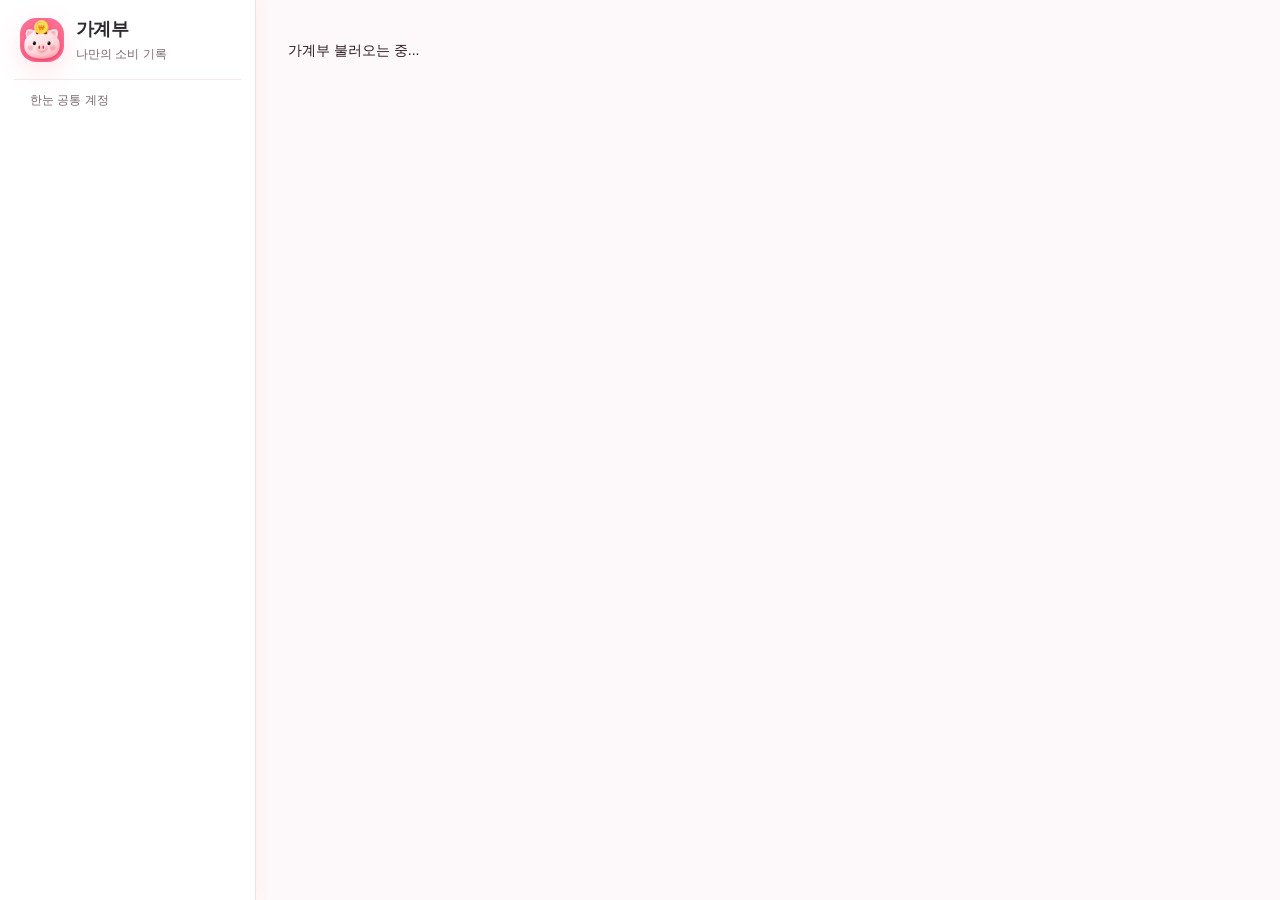
==== commit 394865ab: "20261105_app_src_main_assets_web_한눈 계정 장부 동기화" ====
--- a/app/src/main/assets/web/index.html
+++ b/app/src/main/assets/web/index.html
@@ -17,12 +17,13 @@
 <div class="app-layout">
 <aside class="sidebar" aria-label="주 메뉴">
  <a class="brand" href="./index.html" data-tab="home" aria-label="가계부 홈"><span class="brand-symbol"><img src="./icons/icon.png" alt="" /></span><span><span class="brand-title">가계부</span><div class="brand-sub" id="brandSub">나만의 소비 기록</div></span></a>
+ <div class="desktop-account-row"><span>한눈 공통 계정</span><span id="desktopAccountSlot"></span></div>
  <div class="sidebar-label">MY MONEY</div>
  <nav class="desktop-nav" id="desktopNav" aria-label="PC 메뉴"></nav>
  <div class="sidebar-bottom" id="sideBottom"></div>
 </aside>
 <div style="display:flex;flex-direction:column;min-width:0;flex:1">
-<header class="mobile-header"><a class="mobile-brand" href="./index.html" data-tab="home" aria-label="가계부 홈"><span class="brand-symbol"><img src="./icons/icon.png" alt="" /></span>가계부<span class="mobile-sub">/ <span id="mobileTitle">홈</span></span></a><button type="button" class="mobile-settings" data-tab="settings" aria-label="설정 열기"><svg viewBox="0 0 24 24" aria-hidden="true"><circle cx="12" cy="12" r="3"/><path d="M12 2v3m0 14v3M2 12h3m14 0h3M4.93 4.93l2.12 2.12m9.9 9.9 2.12 2.12M4.93 19.07l2.12-2.12m9.9-9.9 2.12-2.12"/></svg><span>설정</span></button></header>
+<header class="mobile-header"><a class="mobile-brand" href="./index.html" data-tab="home" aria-label="가계부 홈"><span class="brand-symbol"><img src="./icons/icon.png" alt="" /></span>가계부<span class="mobile-sub">/ <span id="mobileTitle">홈</span></span></a><div class="mobile-header-actions"><span id="mobileAccountSlot"></span><button type="button" class="mobile-settings" data-tab="settings" aria-label="설정 열기"><svg viewBox="0 0 24 24" aria-hidden="true"><circle cx="12" cy="12" r="3"/><path d="M12 2v3m0 14v3M2 12h3m14 0h3M4.93 4.93l2.12 2.12m9.9 9.9 2.12 2.12M4.93 19.07l2.12-2.12m9.9-9.9 2.12-2.12"/></svg><span>설정</span></button></div></header>
 <main class="main-content" id="page" aria-live="polite"><p>가계부 불러오는 중...</p></main>
 </div>
 </div>
--- a/app/src/main/assets/web/src/styles.css
+++ b/app/src/main/assets/web/src/styles.css
@@ -89,12 +89,18 @@
 .text-btn{border:0;color:var(--primary);background:transparent;display:inline-flex;align-items:center;gap:3px;white-space:nowrap;font-size:12px;font-weight:720;padding:2px}
 .transaction-list{display:flex;flex-direction:column}
 .transaction-row{display:flex;align-items:center;gap:13px;padding:13px 0;border-bottom:1px solid var(--border);min-width:0}
+/* Keep the review action below the transaction instead of squeezing its title. */
+.transaction-row.row-pending{display:grid;grid-template-columns:auto minmax(0,1fr) auto}
 .transaction-row:first-child{padding-top:4px}
 .transaction-row:last-child{border-bottom:0}
 .transaction-icon{width:40px;height:40px;background:var(--icon-bg,#eee);border-radius:13px;display:grid;place-items:center;flex-shrink:0;font-size:18px;color:#287365}
 .transaction-info{flex:1;min-width:0}
 .transaction-name{display:flex;align-items:center;flex-wrap:wrap;gap:6px;font-weight:740;font-size:13px;line-height:1.4;overflow-wrap:anywhere}
 .transaction-info p{margin:6px 0 0;font-size:11px;color:var(--muted);overflow-wrap:anywhere}
+.transaction-source-btn{display:inline-flex;align-items:center;justify-content:center;gap:5px;max-width:100%;min-height:36px;margin-top:7px;padding:5px 9px;border:1px solid var(--border);border-radius:9px;background:var(--surface);color:var(--primary);font-size:12px;font-weight:750;line-height:1.4}
+.transaction-source-btn svg{flex-shrink:0}
+.transaction-source-btn:hover{background:var(--surface2)}
+.transaction-source-btn:focus-visible{outline:2px solid var(--primary);outline-offset:2px}
 .transaction-tail{text-align:right;min-width:fit-content}
 .transaction-amount{font-weight:790;font-size:13px;font-variant-numeric:tabular-nums;white-space:nowrap}
 .transaction-amount.negative{color:#cf745b}
@@ -103,7 +109,7 @@
 .row-actions{display:flex;justify-content:flex-end;margin-top:5px;gap:3px}
 .row-actions button{width:27px;height:27px;border:0;background:transparent;color:var(--muted);display:grid;place-items:center;border-radius:7px}
 .row-actions button:hover{background:var(--surface2);color:var(--text)}
-.pending-confirm{flex:0 0 calc(100% - 54px);margin:2px 0 3px 54px;display:flex;align-items:center;justify-content:flex-end;gap:12px}
+.pending-confirm{grid-column:2 / -1;min-width:0;margin:2px 0 3px;display:flex;align-items:center;justify-content:flex-end;gap:12px}
 .pending-confirm span{color:var(--muted);font-size:11px;line-height:1.4}
 .pending-confirm .confirm-ledger-btn{min-width:142px;min-height:42px;border:0;border-radius:13px;padding:9px 15px;background:linear-gradient(135deg,#ff5e7e,#ff7f96);color:#fff;display:inline-flex;align-items:center;justify-content:center;gap:7px;font-size:13px;font-weight:850;white-space:nowrap;box-shadow:0 8px 18px rgba(255,94,126,.22)}
 .pending-confirm .confirm-ledger-btn:hover{filter:brightness(.97);transform:translateY(-1px)}
@@ -236,6 +242,25 @@
 .dialog-head{display:flex;justify-content:space-between;align-items:center;gap:15px;margin-bottom:21px}
 .dialog-head h2{font-size:21px;letter-spacing:-.6px;margin:4px 0 0}
 .dialog-content{min-width:0}
+.source-summary{display:flex;flex-direction:column;gap:6px;padding:14px;margin-bottom:18px;border:1px solid var(--border);border-radius:13px;background:var(--surface2);overflow-wrap:anywhere}
+.source-summary>span,.source-summary p{font-size:12px;color:var(--muted);margin:0}
+.source-summary strong{font-size:16px;line-height:1.5}
+.source-summary b{font-size:15px;color:var(--primary)}
+.source-meta{display:grid;gap:9px;margin:0 0 18px;font-size:13px}
+.source-meta>div{display:grid;grid-template-columns:72px minmax(0,1fr);gap:10px;line-height:1.6}
+.source-meta dt{color:var(--muted)}
+.source-meta dd{margin:0;overflow-wrap:anywhere}
+.source-section{margin:16px 0}
+.source-section h3{margin:0 0 8px;font-size:13px}
+.source-text{margin:0;padding:14px;border:1px solid var(--border);border-radius:12px;background:var(--surface2);font:inherit;font-size:14px;line-height:1.7;white-space:pre-wrap;overflow-wrap:anywhere;user-select:text}
+.source-receipt{display:block;width:100%;height:auto;border-radius:12px}
+.source-notice{padding:14px;border:1px solid var(--border);border-radius:12px;background:var(--surface2);font-size:13px;line-height:1.6;overflow-wrap:anywhere}
+.source-notice p{margin:7px 0}
+.source-footnote{color:var(--muted);font-size:12px;line-height:1.6}
+.source-actions{margin-top:18px}
+.source-actions .btn-danger-outline{background:var(--surface);color:#b72f47;border-color:var(--danger);box-shadow:none}
+.source-actions .btn-danger-outline:hover{background:var(--surface2)}
+:root[data-theme=dark] .source-actions .btn-danger-outline{color:var(--danger)}
 .type-selector{display:flex;gap:7px;flex-wrap:wrap}
 .type-selector label{flex:1;min-width:72px}
 .type-selector input{position:absolute;opacity:0;width:1px;height:1px}
@@ -330,7 +355,7 @@
 .transaction-amount{font-size:11px}
 .transaction-list.full{padding:0 15px 10px}
 .transaction-list.full .transaction-row{padding:14px 0}
-.pending-confirm{flex-basis:100%;margin-left:43px;align-items:stretch;flex-direction:column;gap:7px}
+.pending-confirm{grid-column:1 / -1;align-items:stretch;flex-direction:column;gap:7px}
 .pending-confirm span{text-align:left}
 .pending-confirm .confirm-ledger-btn{width:100%;min-height:46px;font-size:14px}
 .review-guide{margin:0 13px 5px}
@@ -365,6 +390,7 @@
 .type-selector label{min-width:55px}
 .type-selector span{font-size:10px;padding:10px 2px}
 .form-actions .btn{padding:11px 13px}
+.source-actions{display:grid;grid-template-columns:auto minmax(0,1fr)}
 .starter-banner{align-items:stretch;flex-direction:column}
 .info-strip{flex-wrap:wrap}
 .info-strip .btn{margin-left:auto}
@@ -859,3 +885,9 @@
   .category-meter{grid-template-columns:minmax(0,1fr) 112px}
   .category-setting-main{gap:9px}
 }
+
+/* Shared account menu slots remain visible at both navigation breakpoints. */
+.mobile-header-actions{display:flex;align-items:center;gap:5px;flex-shrink:0}
+#mobileAccountSlot,#desktopAccountSlot{display:inline-flex;align-items:center}
+.desktop-account-row{display:flex;align-items:center;justify-content:space-between;padding:12px 16px;color:var(--muted);font-size:12px}
+@media(max-width:400px){.mobile-header-actions .mobile-settings{padding:9px}.mobile-header-actions .mobile-settings span{display:none}}
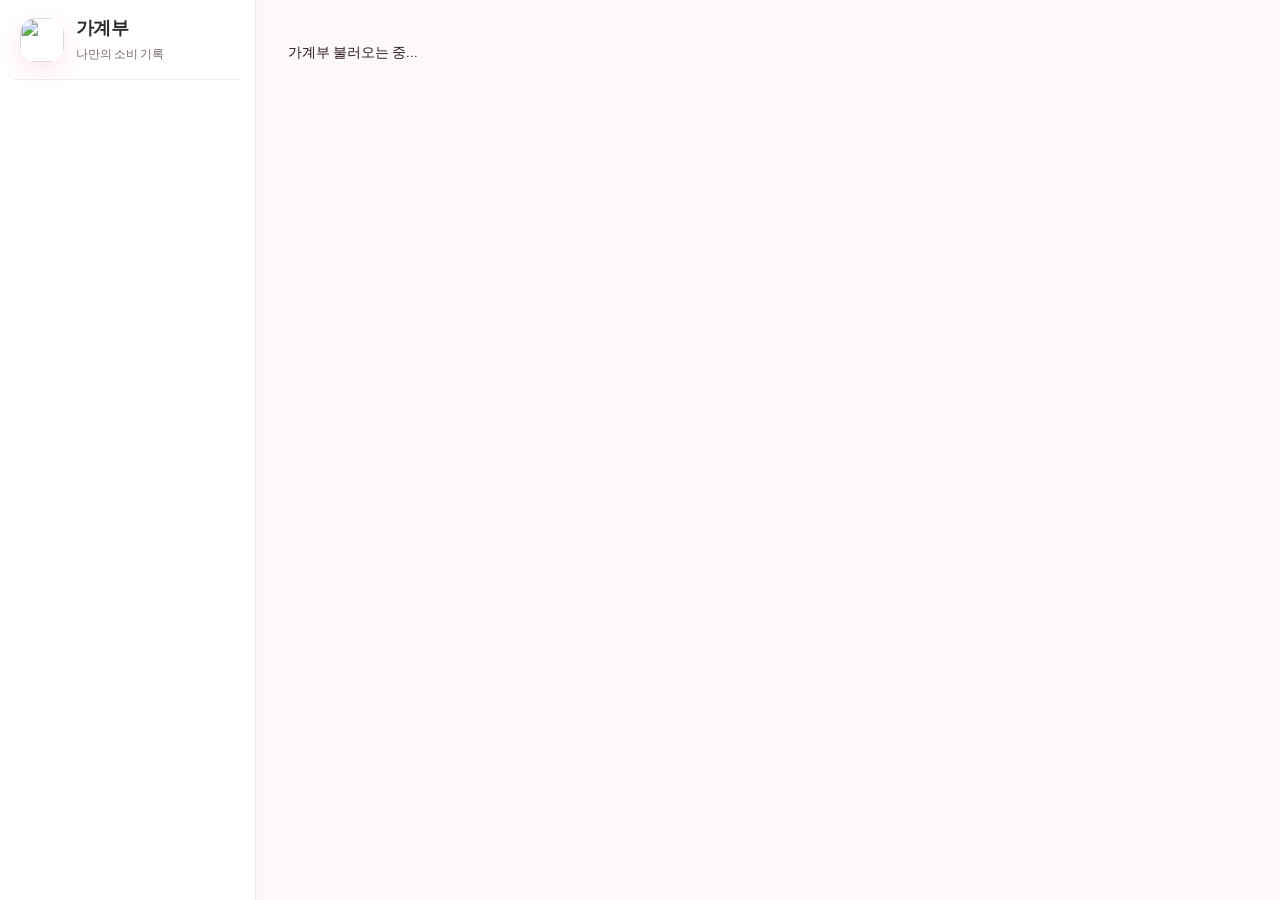
==== commit b6a6db66: "chore(android): sync verified gagyebu web assets" ====
--- a/app/src/main/assets/web/index.html
+++ b/app/src/main/assets/web/index.html
@@ -3,28 +3,33 @@
 <head>
 <meta charset="utf-8"/>
 <meta name="viewport" content="width=device-width,initial-scale=1,viewport-fit=cover"/>
-<meta name="theme-color" content="#217d71"/>
+<meta name="theme-color" content="#ff637e"/>
 <meta name="description" content="차곡차곡 쓰고 정리하는 무료 가계부. 지출·수입·자산·예산을 로컬에서 관리하고 JSON으로 백업하세요."/>
-<meta name="mobile-web-app-capable" content="yes"/>
 <meta name="apple-mobile-web-app-capable" content="yes"/>
 <meta name="apple-mobile-web-app-status-bar-style" content="default"/>
 <title>가계부 · 돈의 흐름을 한눈에</title>
 <link rel="manifest" href="./manifest.webmanifest"/>
-<link rel="icon" type="image/svg+xml" href="./icons/icon.svg"/>
+<link rel="icon" type="image/png" href="https://lh3.googleusercontent.com/aida-public/[base64]"/>
+<link rel="apple-touch-icon" href="https://lh3.googleusercontent.com/aida-public/[base64]"/>
+<link rel="preconnect" href="https://fonts.googleapis.com"/>
+<link rel="preconnect" href="https://fonts.gstatic.com" crossorigin/>
+<link href="https://fonts.googleapis.com/css2?family=Epilogue:wght@500;600;700;800;900&family=Manrope:wght@400;500;600;700;800&display=swap" rel="stylesheet"/>
 <link rel="stylesheet" href="./src/styles.css"/>
+<link rel="stylesheet" href="./src/ads.css"/> <!-- SOFTM-ADFIT 날짜:20261022 : 본문·메뉴 공간을 확보하는 광고 전용 스타일 -->
 </head>
 <body>
 <div class="app-layout">
 <aside class="sidebar" aria-label="주 메뉴">
- <a class="brand" href="./index.html" data-tab="home" aria-label="가계부 홈"><span class="brand-symbol"><img src="./icons/icon.png" alt="" /></span><span><span class="brand-title">가계부</span><div class="brand-sub" id="brandSub">나만의 소비 기록</div></span></a>
- <div class="desktop-account-row"><span>한눈 공통 계정</span><span id="desktopAccountSlot"></span></div>
+ <div class="account-brand-row"><a class="brand" href="./" aria-label="가계부 홈"><span class="brand-symbol"><img src="https://lh3.googleusercontent.com/aida-public/[base64]" alt="" /></span><span><span class="brand-title">가계부</span><div class="brand-sub" id="brandSub">나만의 소비 기록</div></span></a>
+ <span id="desktopAccountSlot"></span></div>
  <div class="sidebar-label">MY MONEY</div>
  <nav class="desktop-nav" id="desktopNav" aria-label="PC 메뉴"></nav>
  <div class="sidebar-bottom" id="sideBottom"></div>
 </aside>
 <div style="display:flex;flex-direction:column;min-width:0;flex:1">
-<header class="mobile-header"><a class="mobile-brand" href="./index.html" data-tab="home" aria-label="가계부 홈"><span class="brand-symbol"><img src="./icons/icon.png" alt="" /></span>가계부<span class="mobile-sub">/ <span id="mobileTitle">홈</span></span></a><div class="mobile-header-actions"><span id="mobileAccountSlot"></span><button type="button" class="mobile-settings" data-tab="settings" aria-label="설정 열기"><svg viewBox="0 0 24 24" aria-hidden="true"><circle cx="12" cy="12" r="3"/><path d="M12 2v3m0 14v3M2 12h3m14 0h3M4.93 4.93l2.12 2.12m9.9 9.9 2.12 2.12M4.93 19.07l2.12-2.12m9.9-9.9 2.12-2.12"/></svg><span>설정</span></button></div></header>
-<main class="main-content" id="page" aria-live="polite"><p>가계부 불러오는 중...</p></main>
+<header class="mobile-header"><a class="mobile-brand" href="./"><span class="brand-symbol"><img src="https://lh3.googleusercontent.com/aida-public/[base64]" alt="" /></span>가계부<span class="mobile-sub">/ <span id="mobileTitle">홈</span></span></a><span id="mobileAccountSlot"></span></header>
+<!-- SOFTM-ADFIT 날짜:20261022 : 화면 재렌더와 광고 iframe의 수명주기를 분리 -->
+<main class="main-content" aria-live="polite"><div id="page"><p>가계부 불러오는 중...</p></div><div id="analyticsAdSlot" hidden></div></main>
 </div>
 </div>
 <nav class="mobile-nav" id="mobileNav" aria-label="모바일 메뉴"></nav>
@@ -34,3 +39,4 @@
 <script type="module" src="./src/app.js"></script>
 </body>
 </html>
+
--- a/app/src/main/assets/web/src/styles.css
+++ b/app/src/main/assets/web/src/styles.css
@@ -891,3 +891,17 @@
 #mobileAccountSlot,#desktopAccountSlot{display:inline-flex;align-items:center}
 .desktop-account-row{display:flex;align-items:center;justify-content:space-between;padding:12px 16px;color:var(--muted);font-size:12px}
 @media(max-width:400px){.mobile-header-actions .mobile-settings{padding:9px}.mobile-header-actions .mobile-settings span{display:none}}
+
+/* Pending transaction: explicit income/expense decision before adding to ledger. */
+.pending-confirm-summary{display:flex;flex-wrap:wrap;align-items:center;gap:8px 12px;padding:14px;border:1px solid var(--border);border-radius:12px;background:var(--surface2)}
+.pending-confirm-summary strong{flex:1;min-width:50%;overflow-wrap:anywhere}
+.pending-confirm-summary b{font-size:17px;color:var(--text);white-space:nowrap}
+.pending-confirm-summary small{width:100%;color:var(--muted)}
+.pending-kind-choice{display:grid;grid-template-columns:repeat(2,minmax(0,1fr));gap:9px;padding:0;border:0;margin:0;min-width:0}
+.pending-kind-choice legend{font-weight:760;font-size:13px;padding-bottom:9px}
+.pending-kind-choice label{position:relative;cursor:pointer}
+.pending-kind-choice input{position:absolute;opacity:0;width:1px;height:1px}
+.pending-kind-choice span{display:block;text-align:center;background:var(--surface2);border:1px solid var(--border);border-radius:12px;padding:14px 7px;font-size:15px;font-weight:800}
+.pending-kind-choice input:checked+span{background:var(--primary-soft);border-color:var(--primary);color:var(--primary)}
+.pending-kind-choice input[value="expense"]:checked+span{background:#fff0ec;border-color:var(--danger);color:var(--danger)}
+.pending-kind-choice input:focus-visible+span{outline:3px solid #74bbac;outline-offset:2px}
--- a/app/src/main/assets/web/src/ads.css
+++ b/app/src/main/assets/web/src/ads.css
@@ -0,0 +1,20 @@
+/** SOFTM-ADFIT-LAYOUT START 날짜:20261022 : 광고 전용 공간과 하단 메뉴를 분리하여 가계부 조작을 가리지 않음 */
+:root{--gagyebu-ad-height:0px;--gagyebu-nav-height:0px;--gagyebu-sidebar-width:254px}
+.main-content{padding-bottom:calc(86px + var(--gagyebu-ad-height))}
+.toast{bottom:calc(28px + var(--gagyebu-ad-height))}
+.gagyebu-bottom-ad{position:fixed;z-index:29;left:var(--gagyebu-sidebar-width);right:0;bottom:var(--gagyebu-nav-height);padding:0 0 12px;background:var(--surface);border-top:1px solid var(--border);box-shadow:0 -5px 20px #123c3609;contain:layout style}
+.gagyebu-bottom-ad[hidden],.gagyebu-ad-panel[hidden],.gagyebu-inline-ad[hidden],#analyticsAdSlot[hidden]{display:none!important}
+.gagyebu-ad-controls{display:flex;align-items:center;justify-content:space-between;gap:12px;min-height:36px;width:min(100%,var(--gagyebu-slot-width,320px));margin:0 auto;padding:0 8px;font-size:10px;color:var(--muted)}
+.gagyebu-ad-label{font-size:10px;font-weight:600;letter-spacing:.03em;color:var(--muted)}
+.gagyebu-ad-toggle{border:0;border-radius:6px;padding:7px 9px;min-height:32px;background:transparent;color:var(--primary);font-size:11px;font-weight:650;line-height:1.4}
+.gagyebu-ad-toggle:hover{background:var(--primary-soft)}
+.gagyebu-ad-toggle:focus-visible{outline:3px solid var(--primary);outline-offset:-3px}
+.gagyebu-ad-panel{display:flex;justify-content:center;min-width:0}
+.gagyebu-ad-mount{flex:none;margin:0 auto;text-align:center;font-size:0;line-height:0}
+.gagyebu-ad-mount>ins{margin:0!important;vertical-align:top}
+.gagyebu-inline-ad{margin:24px 0 4px;padding:12px 0 16px;border-top:1px solid var(--border);text-align:center}
+.gagyebu-inline-ad>.gagyebu-ad-label{display:block;margin:0 0 10px;line-height:1.4}
+@media(max-width:1180px){:root{--gagyebu-sidebar-width:210px}.main-content{padding-bottom:calc(75px + var(--gagyebu-ad-height))}}
+@media(max-width:830px){:root{--gagyebu-sidebar-width:0px}.main-content{padding-bottom:calc(105px + var(--gagyebu-ad-height))}.toast{bottom:calc(88px + var(--gagyebu-ad-height))}.gagyebu-bottom-ad{padding-bottom:12px;box-shadow:0 -4px 16px #123c3609}}
+@media print{.gagyebu-bottom-ad,#analyticsAdSlot{display:none!important}.main-content{padding-bottom:0!important}}
+/** SOFTM-ADFIT-LAYOUT END */
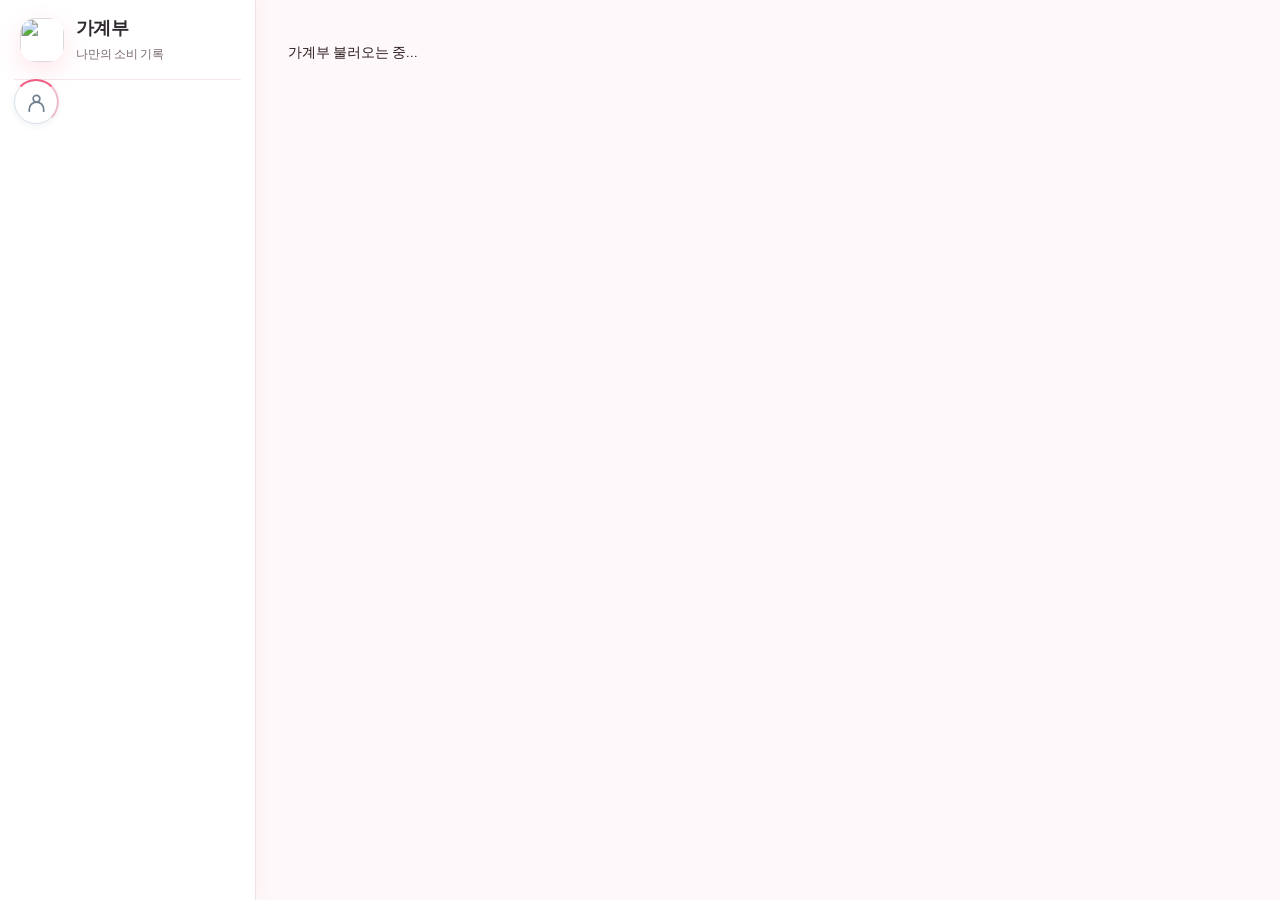
==== commit 2cd5e276: "chore(android): sync verified gagyebu web assets" ====
--- a/app/src/main/assets/web/index.html
+++ b/app/src/main/assets/web/index.html
@@ -21,13 +21,13 @@
 <div class="app-layout">
 <aside class="sidebar" aria-label="주 메뉴">
  <div class="account-brand-row"><a class="brand" href="./" aria-label="가계부 홈"><span class="brand-symbol"><img src="https://lh3.googleusercontent.com/aida-public/[base64]" alt="" /></span><span><span class="brand-title">가계부</span><div class="brand-sub" id="brandSub">나만의 소비 기록</div></span></a>
- <span id="desktopAccountSlot"></span></div>
+ <span id="desktopAccountSlot"><button type="button" class="account-entry-button is-loading" data-account-entry aria-label="로그인 상태 확인 중" title="로그인 상태 확인 중" aria-busy="true" disabled><svg class="account-entry-person" viewBox="0 0 24 24" fill="none" stroke="currentColor" stroke-width="1.8" stroke-linecap="round" stroke-linejoin="round" aria-hidden="true"><circle cx="12" cy="8" r="3.5"/><path d="M4.5 21v-2a7.5 7.5 0 0 1 15 0v2"/></svg></button></span></div>
  <div class="sidebar-label">MY MONEY</div>
  <nav class="desktop-nav" id="desktopNav" aria-label="PC 메뉴"></nav>
  <div class="sidebar-bottom" id="sideBottom"></div>
 </aside>
 <div style="display:flex;flex-direction:column;min-width:0;flex:1">
-<header class="mobile-header"><a class="mobile-brand" href="./"><span class="brand-symbol"><img src="https://lh3.googleusercontent.com/aida-public/[base64]" alt="" /></span>가계부<span class="mobile-sub">/ <span id="mobileTitle">홈</span></span></a><span id="mobileAccountSlot"></span></header>
+<header class="mobile-header"><a class="mobile-brand" href="./"><span class="brand-symbol"><img src="https://lh3.googleusercontent.com/aida-public/[base64]" alt="" /></span>가계부<span class="mobile-sub">/ <span id="mobileTitle">홈</span></span></a><span id="mobileAccountSlot"><button type="button" class="account-entry-button is-loading" data-account-entry aria-label="로그인 상태 확인 중" title="로그인 상태 확인 중" aria-busy="true" disabled><svg class="account-entry-person" viewBox="0 0 24 24" fill="none" stroke="currentColor" stroke-width="1.8" stroke-linecap="round" stroke-linejoin="round" aria-hidden="true"><circle cx="12" cy="8" r="3.5"/><path d="M4.5 21v-2a7.5 7.5 0 0 1 15 0v2"/></svg></button></span></header>
 <!-- SOFTM-ADFIT 날짜:20261022 : 화면 재렌더와 광고 iframe의 수명주기를 분리 -->
 <main class="main-content" aria-live="polite"><div id="page"><p>가계부 불러오는 중...</p></div><div id="analyticsAdSlot" hidden></div></main>
 </div>
@@ -36,7 +36,61 @@
 <div id="modalHost"></div><div id="toast" class="toast" role="status" aria-live="polite"></div>
 <input id="csvInput" type="file" accept=".csv,text/csv,text/plain" hidden/>
 <input id="jsonInput" type="file" accept=".json,application/json" hidden/>
-<script type="module" src="./src/app.js"></script>
+<style>
+/* Like weatherhannun: a circular progress ring while the account is restoring. */
+.account-entry-button{position:relative;display:inline-flex;align-items:center;justify-content:center;flex:none;width:44px;height:44px;padding:4px;border-radius:50%;border:1px solid #d8e1e7;background:#fff;color:#243d54;cursor:pointer;box-shadow:0 2px 7px #122c4912;transition:box-shadow .15s,border-color .15s}
+.account-entry-button .account-entry-person{width:23px;height:23px}
+.account-entry-button.is-loading{cursor:progress;opacity:1}
+.account-entry-button.is-loading .account-entry-person{opacity:.65}
+.account-entry-button.is-loading::after{content:"";position:absolute;inset:-2px;border:2px solid transparent;border-top-color:#f35c80;border-right-color:#f35c8055;border-radius:50%;animation:account-entry-spin .8s linear infinite;pointer-events:none}
+.account-entry-button:disabled{opacity:1}
+.account-entry-button:not(:disabled):hover{box-shadow:0 0 0 3px #f35c801f;border-color:#f35c80}
+.account-entry-button:focus-visible{outline:3px solid #f35c80;outline-offset:3px}
+@keyframes account-entry-spin{to{transform:rotate(360deg)}}
+@media(prefers-reduced-motion:reduce){.account-entry-button{transition:none}.account-entry-button.is-loading::after{animation:none;border-color:#f35c80}}
+</style>
+<script>
+// Avoid a permanent spinner if the entry module fails to load.
+const entryFallbackTimer=setTimeout(()=>{
+ for(const id of ['desktopAccountSlot','mobileAccountSlot']){
+  const entry=document.querySelector('#'+id+' [data-account-entry].is-loading');
+  if(!entry)continue;
+  entry.disabled=false;
+  entry.classList.remove('is-loading');
+  entry.removeAttribute('aria-busy');
+  entry.setAttribute('aria-label','로그인 다시 시도');
+  entry.title='로그인 다시 시도';
+ }
+},12000);
+document.addEventListener('click',async event=>{
+ const trigger=event.target.closest('[data-account-entry]');
+ if(!trigger||trigger.disabled)return;
+ clearTimeout(entryFallbackTimer);
+ trigger.disabled=true;
+ trigger.classList.add('is-loading');
+ trigger.setAttribute('aria-busy','true');
+ try{
+  const module=await import('./src/web-account.js?v=entry-spinner-20261113');
+  const mounted=await module.mountWebAccount(()=>{});
+  mounted.menu.open();
+ }catch(error){
+  console.error('로그인 연결 실패',error);
+  alert('로그인 연결 실패: '+(error?.message||String(error)));
+ }finally{
+  if(trigger.isConnected){
+   trigger.disabled=false;
+   trigger.classList.remove('is-loading');
+   trigger.removeAttribute('aria-busy');
+   trigger.setAttribute('aria-label','로그인 다시 시도');
+   trigger.title='로그인 다시 시도';
+  }
+ }
+});
+</script>
+<script type="module">
+const isAndroidShell = navigator.userAgent.includes('SoftmGagyebuAndroid/');
+import(isAndroidShell ? './src/android-app.js' : './src/app.js');
+</script>
 </body>
 </html>
 
